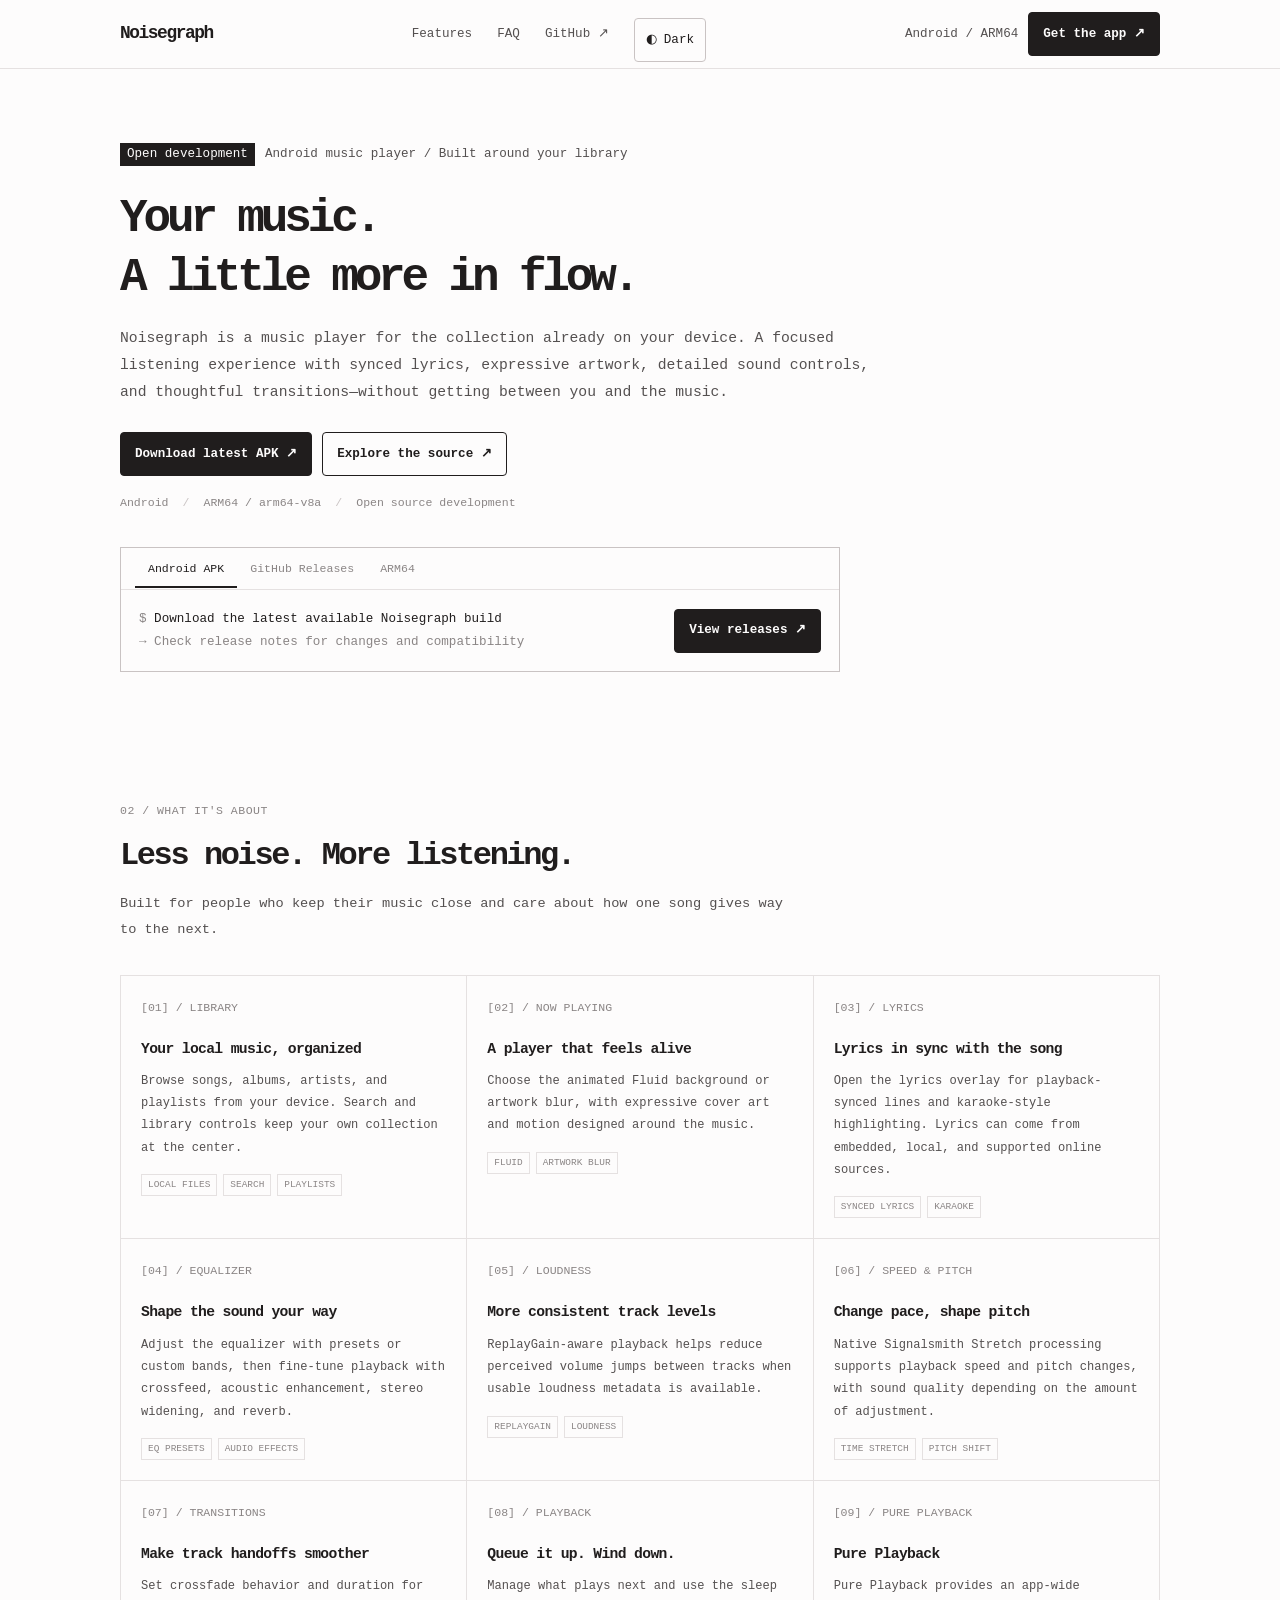
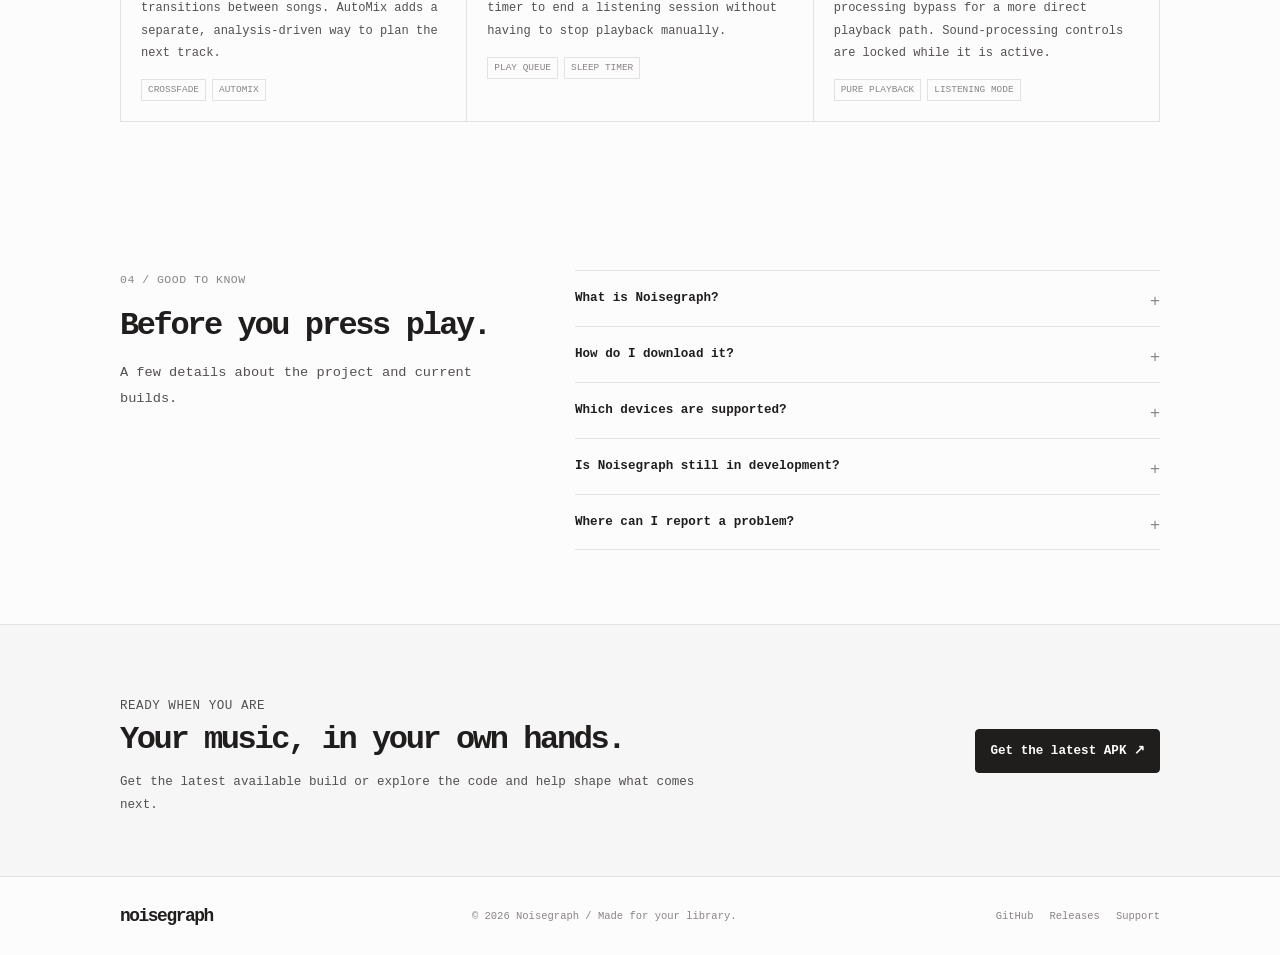
==== index.html @ 4c36e706 "Improve responsive landing page UX" ====
<!doctype html>
<html lang="en">
  <head>
    <meta charset="utf-8">
    <meta name="viewport" content="width=device-width, initial-scale=1">
    <meta name="theme-color" content="#fdfcfc">
    <meta name="description" content="Noisegraph is an Android music player built around your local library, an immersive Now Playing experience, and thoughtful transitions.">
    <meta property="og:title" content="Noisegraph — A music player for your library">
    <meta property="og:description" content="Your music, your library, a better flow.">
    <title>Noisegraph — A music player for your library
    </title>

<style>
/* 1. Theme tokens and global defaults */
:root {
  color-scheme: light;
  --paper: #fdfcfc;
  --soft: #f7f6f6;
  --card: #f1eeee;
  --ink: #201d1d;
  --strong: #090909;
  --body: #545050;
  --muted: #8a8585;
  --line: #e5e1e1;
  --line-strong: #c9c3c3;
  --accent: #007aff;
  --terminal: #0c0c0e;
  --terminal-panel: #161618;
  --max: 1040px;
  --mono: ui-monospace,"SFMono-Regular",Menlo,Monaco,Consolas,"Liberation Mono",monospace;
  --font-scale: 1.05
}
*,*::before,*::after {
  box-sizing: border-box
}
html {
  scroll-behavior: smooth;
  scroll-padding-top: 80px
}
body {
  margin: 0;
  min-width: 320px;
  background: var(--paper);
  color: var(--ink);
  font: 15.75px/1.65 var(--mono);
  -webkit-font-smoothing: antialiased;
  text-rendering: optimizeLegibility
}
a {
  color: inherit;
  text-decoration: none
}
button {
  font: inherit
}
a,button {
  -webkit-tap-highlight-color: transparent
}
a:focus-visible,button:focus-visible,summary:focus-visible {
  outline: 2px solid var(--accent);
  outline-offset: 4px
}
::selection {
  background: #d9eaff;
  color: #111
}
.wrap {
  width: min(var(--max),calc(100% - 48px));
  margin-inline: auto
}
/* 2. Header and navigation */
.topbar {
  position: sticky;
  top: 0;
  z-index: 20;
  background: rgba(253,252,252,.96);
  border-bottom: 1px solid var(--line)
}
.nav {
  display: flex;
  min-height: 68px;
  align-items: center;
  justify-content: space-between;
  gap: 24px
}
.brand {
  display: inline-flex;
  align-items: center;
  gap: 10px;
  flex-shrink: 0;
  font-size: 17.85px;
  font-weight: 800;
  letter-spacing: -.08em
}
.brand-mark {
  display: grid;
  width: 25px;
  height: 25px;
  place-items: center;
  border: 1px solid var(--ink);
  font-size: 14.7px;
  line-height: 1;
  letter-spacing: -.1em
}
.nav-links {
  display: flex;
  align-items: center;
  gap: 25px
}
.nav-links a,.nav-meta {
  color: var(--body);
  font-size: 12.6px
}
.nav-links a:hover,.footer-links a:hover {
  text-decoration: underline;
  text-underline-offset: 4px
}
.nav-right {
  display: flex;
  align-items: center;
  gap: 10px
}
.button {
  display: inline-flex;
  min-height: 44px;
  align-items: center;
  justify-content: center;
  gap: 9px;
  padding: 6px 14px;
  border: 1px solid var(--ink);
  border-radius: 4px;
  background: var(--paper);
  color: var(--ink);
  cursor: pointer;
  font-size: 12.6px;
  font-weight: 600;
  transition: background .15s,color .15s
}
.button:hover {
  background: var(--card)
}
.button-primary {
  background: var(--ink);
  color: var(--paper)
}
.button-primary:hover {
  background: #3b3636
}
.mobile-toggle {
  display: none;
  width: 44px;
  height: 44px;
  align-items: center;
  justify-content: center;
  border: 1px solid var(--line-strong);
  border-radius: 4px;
  background: transparent;
  color: var(--ink);
  cursor: pointer
}
/* 3. Hero and download panel */
.hero {
  padding: 72px 0 55px
}
.announcement {
  display: inline-flex;
  align-items: center;
  gap: 10px;
  margin-bottom: 24px;
  color: var(--body);
  font-size: 12.6px
}
.announcement-label {
  padding: 1px 7px;
  background: var(--ink);
  color: var(--paper)
}
h1,h2,h3,p {
  overflow-wrap: anywhere
}
h1 {
  max-width: 900px;
  margin: 0;
  font-size: clamp(32px,5vw,46px);
  font-weight: 750;
  letter-spacing: -.09em;
  line-height: 1.28
}
.hero-copy {
  max-width: 750px;
  margin: 17px 0 0;
  color: var(--body);
  font-size: 14.7px;
  line-height: 1.85
}
.hero-actions {
  display: flex;
  flex-wrap: wrap;
  gap: 10px;
  margin-top: 26px
}
.hero-note {
  display: flex;
  flex-wrap: wrap;
  gap: 8px 14px;
  margin-top: 17px;
  color: var(--muted);
  font-size: 11.55px
}
.hero-note span+span:before {
  content: "/";
  margin-right: 14px;
  color: var(--line-strong)
}
.release-box {
  max-width: 720px;
  margin-top: 35px;
  border: 1px solid var(--line-strong);
  background: var(--paper)
}
.release-tabs {
  display: flex;
  align-items: center;
  gap: 0;
  min-height: 42px;
  padding: 0 14px;
  border-bottom: 1px solid var(--line)
}
.release-tab {
  padding: 10px 13px 8px;
  border: 0;
  border-bottom: 2px solid transparent;
  background: transparent;
  color: var(--muted);
  font-size: 11.55px
}
.release-tab.active {
  border-bottom-color: var(--ink);
  color: var(--ink)
}
.release-content {
  display: flex;
  align-items: center;
  justify-content: space-between;
  gap: 20px;
  padding: 18px
}
.release-content code {
  font-size: 12.6px;
  line-height: 1.8;
  overflow-wrap: anywhere
}
.release-content code span {
  color: var(--muted)
}
.release-content .button {
  flex-shrink: 0
}
/* 4. Shared sections */
.section {
  padding: 74px 0
}
.section-kicker {
  margin: 0 0 14px;
  color: var(--muted);
  font-size: 11.55px;
  letter-spacing: .04em;
  text-transform: uppercase
}
h2 {
  margin: 0;
  font-size: clamp(24px,3vw,32px);
  font-weight: 750;
  letter-spacing: -.075em;
  line-height: 1.35
}
.section-intro {
  max-width: 680px;
  margin: 13px 0 0;
  color: var(--body);
  font-size: 13.65px;
  line-height: 1.9
}
/* 5. Feature grid */
.feature-grid {
  display: grid;
  grid-template-columns: repeat(3, minmax(0, 1fr));
  gap: 1px;
  margin-top: 32px;
  border: 1px solid var(--line);
  background: var(--line);
}
.feature-card {
  min-width: 0;
  padding: 22px 20px 20px;
  background: var(--paper);
}
.feature-index {
  display: block;
  margin-bottom: 21px;
  color: var(--muted);
  font-size: 11.55px;
}
.feature-card h3 {
  margin: 0;
  font-size: 14.7px;
  font-weight: 700;
  letter-spacing: -.045em;
  line-height: 1.5;
}
.feature-card p {
  margin: 10px 0 0;
  color: var(--body);
  font-size: 12.075px;
  line-height: 1.85;
}
.feature-tags {
  display: flex;
  flex-wrap: wrap;
  gap: 6px;
  margin-top: 15px;
}
.feature-tags span {
  padding: 2px 6px;
  border: 1px solid var(--line);
  color: var(--muted);
  font-size: 9.45px;
  line-height: 1.7;
}
/* 6. AutoMix */
.automix-panel {
  display: grid;
  grid-template-columns: minmax(0,1fr) minmax(230px,.7fr);
  gap: 40px;
  align-items: center;
  padding: 30px;
  border: 1px solid var(--line-strong);
  background: var(--soft)
}
.automix-panel p {
  max-width: 570px;
  margin: 14px 0 0;
  color: var(--body);
  font-size: 13.65px;
  line-height: 1.9
}
.transition-map {
  border: 1px solid var(--line);
  background: var(--paper)
}
.transition-row {
  display: grid;
  grid-template-columns: 32px minmax(0,1fr) auto;
  gap: 10px;
  align-items: center;
  padding: 13px;
  font-size: 11.55px
}
.transition-row+.transition-row {
  border-top: 1px solid var(--line)
}
.track-symbol {
  display: grid;
  width: 28px;
  height: 28px;
  place-items: center;
  border: 1px solid var(--line-strong);
  font-size: 12.6px
}
.track-name {
  min-width: 0;
  font-weight: 700
}
.track-meta {
  color: var(--muted);
  font-size: 10.5px
}
.transition-status {
  color: var(--body);
  font-size: 10.5px;
  white-space: nowrap
}
.transition-window {
  padding: 9px 13px;
  border-top: 1px dashed var(--line-strong);
  border-bottom: 1px dashed var(--line-strong);
  color: var(--muted);
  text-align: center;
  font-size: 10.5px
}
/* 7. FAQ */
.faq-grid {
  display: grid;
  grid-template-columns: .8fr 1.2fr;
  gap: 65px;
  align-items: start
}
.faq-list {
  border-top: 1px solid var(--line)
}
.faq-item {
  border-bottom: 1px solid var(--line)
}
.faq-item summary {
  padding: 17px 0;
  cursor: pointer;
  font-size: 12.6px;
  font-weight: 700;
  list-style: none
}
.faq-item summary::-webkit-details-marker {
  display: none
}
.faq-item summary:after {
  float: right;
  content: "+";
  margin-left: 15px;
  color: var(--muted);
  font-size: 16.8px;
  font-weight: 400
}
.faq-item[open] summary:after {
  content: "−"
}
.faq-item p {
  margin: -2px 0 18px;
  color: var(--body);
  font-size: 12.6px;
  line-height: 1.9
}
/* 8. Closing section and footer */
.closing {
  padding: 60px 0;
  border-top: 1px solid var(--line);
  background: var(--soft)
}
.closing-inner {
  display: flex;
  align-items: center;
  justify-content: space-between;
  gap: 28px
}
.closing p {
  max-width: 600px;
  margin: 10px 0 0;
  color: var(--body);
  font-size: 12.6px;
  line-height: 1.8
}
footer {
  border-top: 1px solid var(--line)
}
.footer-inner {
  display: flex;
  min-height: 78px;
  flex-wrap: wrap;
  align-items: center;
  justify-content: space-between;
  gap: 15px 24px
}
.footer-copy,.footer-links a {
  color: var(--muted);
  font-size: 10.5px
}
.footer-links {
  display: flex;
  flex-wrap: wrap;
  gap: 16px
}
/* 9. Mobile layout */
@media(max-width:820px) {
  .wrap {
    width: min(var(--max),calc(100% - 32px))
  }
  .nav {
    min-height: 62px;
    gap: 10px
  }
  .brand {
    font-size: 15.75px
  }
  .nav-links {
    display: none;
    position: absolute;
    top: 61px;
    left: 0;
    right: 0;
    padding: 14px 16px 18px;
    border-bottom: 1px solid var(--line);
    background: var(--paper)
  }
  .nav-links.is-open {
    display: grid;
    gap: 0
  }
  .nav-links a {
    padding: 12px 0;
    border-bottom: 1px solid var(--line)
  }
  .nav-links a:last-child {
    border-bottom: 0
  }
  .nav-right .nav-meta {
    display: none
  }
  .mobile-toggle {
    display: inline-flex
  }
  .hero {
    padding-top: 48px
  }
  .hero-actions .button {
    flex: 1 1 auto
  }
  .release-content {
    align-items: flex-start;
    flex-direction: column;
    gap: 14px
  }
  .release-content .button {
    width: 100%
  }
  .feature-card {
    padding: 18px 16px;
  }
  .feature-index {
    margin-bottom: 15px;
  }
  .feature-grid {
    grid-template-columns: 1fr;
  }
  .automix-panel,.faq-grid {
    grid-template-columns: 1fr;
    gap: 28px
  }
  .closing-inner {
    align-items: flex-start;
    flex-direction: column
  }
  .closing-inner .button {
    width: 100%
  }
  .footer-inner {
    padding: 19px 0
  }
}
/* 10. Accessibility preferences */
@media(prefers-reduced-motion:reduce) {
  html {
    scroll-behavior: auto
  }
  *,*::before,*::after {
    transition-duration: .01ms!important;
    animation-duration: .01ms!important;
    animation-iteration-count: 1!important
  }
}
/* 11. Dark theme overrides */
html[data-theme="dark"] {
  color-scheme: dark;
  --paper: #101012;
  --soft: #171719;
  --card: #222225;
  --ink: #f0eeee;
  --strong: #fff;
  --body: #c0bcbc;
  --muted: #928d8d;
  --line: #302e30;
  --line-strong: #4b4749
}
html[data-theme="dark"] .topbar {
  background: rgba(16,16,18,.96)
}
html[data-theme="dark"] .announcement-label,html[data-theme="dark"] .button-primary {
  background: #eee;
  color: #101012
}
html[data-theme="dark"] .button-primary:hover {
  background: #d4d0d0
}
html[data-theme="dark"] .nav-links {
  background: var(--paper)
}
.theme-toggle {
  display: inline-flex;
  align-items: center;
  justify-content: center;
  gap: 7px;
  min-height: 44px;
  padding: 6px 11px;
  border: 1px solid var(--line-strong);
  border-radius: 4px;
  background: transparent;
  color: var(--ink);
  cursor: pointer;
  font-size: 12.6px
}
.theme-toggle:hover {
  background: var(--soft)
}

/* Sidebar theme control */
.nav-links .theme-toggle {
  justify-self: start;
  margin-top: 12px;
}
@media (max-width: 820px) {
  .nav-links .theme-toggle {
    width: 100%;
    justify-content: flex-start;
    margin-top: 12px;
  }
}
</style>
  </head>
  <body>
    <header class="topbar">
      <nav class="nav wrap" aria-label="Main navigation">
<a class="brand" href="#home" aria-label="Noisegraph home"><span>Noisegraph</span></a>
        <div class="nav-links" id="nav-links"><a href="#features">Features</a><a href="#faq">FAQ</a><a href="https://github.com/wandavenus/Noisegraph" target="_blank" rel="noreferrer">GitHub ↗</a>
          <button class="theme-toggle" id="theme-toggle" type="button" aria-label="Switch to dark mode" title="Switch theme"><span id="theme-icon" aria-hidden="true">◐</span><span id="theme-label">Dark</span></button>
        </div>
        <div class="nav-right"><span class="nav-meta">Android / ARM64</span><a class="button button-primary" href="https://github.com/wandavenus/Noisegraph/releases/latest" target="_blank" rel="noreferrer">Get the app ↗</a><button class="mobile-toggle" id="mobile-toggle" type="button" aria-label="Open navigation" aria-controls="nav-links" aria-expanded="false"><span aria-hidden="true">☰</span></button>
        </div>
      </nav>
    </header>
    <main id="home">
      <section class="hero wrap">
        <div class="announcement"><span class="announcement-label">Open development</span><span>Android music player / Built around your library</span>
        </div>
        <h1>Your music.<br>A little more in flow.
        </h1>
        <p class="hero-copy">Noisegraph is a music player for the collection already on your device. A focused listening experience with synced lyrics, expressive artwork, detailed sound controls, and thoughtful transitions—without getting between you and the music.
        </p>
        <div class="hero-actions"><a class="button button-primary" href="https://github.com/wandavenus/Noisegraph/releases/latest" target="_blank" rel="noreferrer">Download latest APK ↗</a><a class="button" href="https://github.com/wandavenus/Noisegraph" target="_blank" rel="noreferrer">Explore the source ↗</a>
        </div>
        <div class="hero-note"><span>Android</span><span>ARM64 / arm64-v8a</span><span>Open source development</span>
        </div>
        <div class="release-box" aria-label="Latest APK download information">
          <div class="release-tabs" aria-hidden="true"><span class="release-tab active">Android APK</span><span class="release-tab">GitHub Releases</span><span class="release-tab">ARM64</span>
          </div>
          <div class="release-content"><code><span>$</span> Download the latest available Noisegraph build<br><span>→ Check release notes for changes and compatibility</span></code><a class="button button-primary" href="https://github.com/wandavenus/Noisegraph/releases/latest" target="_blank" rel="noreferrer">View releases ↗</a>
          </div>
        </div>
      </section>
      <section class="section wrap" id="features">
        <p class="section-kicker">02 / What it's about
        </p>
        <h2>Less noise. More listening.
        </h2>
        <p class="section-intro">Built for people who keep their music close and care about how one song gives way to the next.
        </p>
        <div class="feature-grid">
          <article class="feature-card">
            <span class="feature-index">[01] / LIBRARY</span>
            <h3>Your local music, organized</h3>
            <p>Browse songs, albums, artists, and playlists from your device. Search and library controls keep your own collection at the center.</p>
            <div class="feature-tags"><span>LOCAL FILES</span><span>SEARCH</span><span>PLAYLISTS</span></div>
          </article>
          <article class="feature-card">
            <span class="feature-index">[02] / NOW PLAYING</span>
            <h3>A player that feels alive</h3>
            <p>Choose the animated Fluid background or artwork blur, with expressive cover art and motion designed around the music.</p>
            <div class="feature-tags"><span>FLUID</span><span>ARTWORK BLUR</span></div>
          </article>
          <article class="feature-card">
            <span class="feature-index">[03] / LYRICS</span>
            <h3>Lyrics in sync with the song</h3>
            <p>Open the lyrics overlay for playback-synced lines and karaoke-style highlighting. Lyrics can come from embedded, local, and supported online sources.</p>
            <div class="feature-tags"><span>SYNCED LYRICS</span><span>KARAOKE</span></div>
          </article>
          <article class="feature-card">
            <span class="feature-index">[04] / EQUALIZER</span>
            <h3>Shape the sound your way</h3>
            <p>Adjust the equalizer with presets or custom bands, then fine-tune playback with crossfeed, acoustic enhancement, stereo widening, and reverb.</p>
            <div class="feature-tags"><span>EQ PRESETS</span><span>AUDIO EFFECTS</span></div>
          </article>
          <article class="feature-card">
            <span class="feature-index">[05] / LOUDNESS</span>
            <h3>More consistent track levels</h3>
            <p>ReplayGain-aware playback helps reduce perceived volume jumps between tracks when usable loudness metadata is available.</p>
            <div class="feature-tags"><span>REPLAYGAIN</span><span>LOUDNESS</span></div>
          </article>
          <article class="feature-card">
            <span class="feature-index">[06] / SPEED & PITCH</span>
            <h3>Change pace, shape pitch</h3>
            <p>Native Signalsmith Stretch processing supports playback speed and pitch changes, with sound quality depending on the amount of adjustment.</p>
            <div class="feature-tags"><span>TIME STRETCH</span><span>PITCH SHIFT</span></div>
          </article>
          <article class="feature-card">
            <span class="feature-index">[07] / TRANSITIONS</span>
            <h3>Make track handoffs smoother</h3>
            <p>Set crossfade behavior and duration for transitions between songs. AutoMix adds a separate, analysis-driven way to plan the next track.</p>
            <div class="feature-tags"><span>CROSSFADE</span><span>AUTOMIX</span></div>
          </article>
          <article class="feature-card">
            <span class="feature-index">[08] / PLAYBACK</span>
            <h3>Queue it up. Wind down.</h3>
            <p>Manage what plays next and use the sleep timer to end a listening session without having to stop playback manually.</p>
            <div class="feature-tags"><span>PLAY QUEUE</span><span>SLEEP TIMER</span></div>
          </article>
          <article class="feature-card">
            <span class="feature-index">[09] / PURE PLAYBACK</span>
            <h3>Pure Playback</h3>
            <p>Pure Playback provides an app-wide processing bypass for a more direct playback path. Sound-processing controls are locked while it is active.</p>
            <div class="feature-tags"><span>PURE PLAYBACK</span><span>LISTENING MODE</span></div>
          </article>
        </div>
      </section>
      <section class="section wrap" id="faq">
        <div class="faq-grid">
          <div>
            <p class="section-kicker">04 / Good to know
            </p>
            <h2>Before you press play.
            </h2>
            <p class="section-intro">A few details about the project and current builds.
            </p>
          </div>
          <div class="faq-list">
            <details class="faq-item">
              <summary>What is Noisegraph?
              </summary>
              <p>Noisegraph is an Android music player project focused on local playback, a modern Now Playing experience, and playback transitions.
              </p>
            </details>
            <details class="faq-item">
              <summary>How do I download it?
              </summary>
              <p>Open the latest GitHub Release, download the APK asset, and install it on your Android device. Read the release notes before installing.
              </p>
            </details>
            <details class="faq-item">
              <summary>Which devices are supported?
              </summary>
              <p>The published build targets Android on ARM64 (arm64-v8a). Compatibility can vary by release, so check the notes for the build you download.
              </p>
            </details>
            <details class="faq-item">
              <summary>Is Noisegraph still in development?
              </summary>
              <p>Yes. Features may change between builds. Follow the repository for updates and use GitHub Issues to report bugs or suggest improvements.
              </p>
            </details>
            <details class="faq-item">
              <summary>Where can I report a problem?
              </summary>
              <p>Open a GitHub Issue with reproduction steps, your Android version, device model, and relevant logs or screenshots.
              </p>
            </details>
          </div>
        </div>
      </section>
      <section class="closing">
        <div class="closing-inner wrap">
          <div>
            <p class="section-kicker">Ready when you are
            </p>
            <h2>Your music, in your own hands.
            </h2>
            <p>Get the latest available build or explore the code and help shape what comes next.
            </p>
          </div>
<a class="button button-primary" href="https://github.com/wandavenus/Noisegraph/releases/latest" target="_blank" rel="noreferrer">Get the latest APK ↗</a>
        </div>
      </section>
    </main>
    <footer>
      <div class="footer-inner wrap"><a class="brand" href="#home"><span>noisegraph</span></a><span class="footer-copy">© <span id="year">2026</span> Noisegraph / Made for your library.</span>
        <div class="footer-links"><a href="https://github.com/wandavenus/Noisegraph" target="_blank" rel="noreferrer">GitHub</a><a href="https://github.com/wandavenus/Noisegraph/releases" target="_blank" rel="noreferrer">Releases</a><a href="https://github.com/wandavenus/Noisegraph/issues" target="_blank" rel="noreferrer">Support</a>
        </div>
      </div>
    </footer>

<script>
(function () {
  const root = document.documentElement;
  const themeToggle = document.getElementById("theme-toggle");
  const themeIcon = document.getElementById("theme-icon");
  const themeLabel = document.getElementById("theme-label");

  function setTheme(theme) {
    root.dataset.theme = theme;
    const isDark = theme === "dark";

    if (themeIcon) themeIcon.textContent = isDark ? "☼" : "◐";
    if (themeLabel) themeLabel.textContent = isDark ? "Light" : "Dark";

    if (themeToggle) {
      themeToggle.setAttribute(
        "aria-label",
        isDark ? "Switch to light mode" : "Switch to dark mode"
      );
    }
  }

  if (themeToggle) {
    let initialTheme = "light";

    try {
      initialTheme = localStorage.getItem("noisegraph-theme") || "light";
    } catch (error) {
      // Theme switching still works when storage is unavailable.
    }

    setTheme(initialTheme);
    themeToggle.addEventListener("click", function () {
      const nextTheme = root.dataset.theme === "dark" ? "light" : "dark";
      setTheme(nextTheme);

      try {
        localStorage.setItem("noisegraph-theme", nextTheme);
      } catch (error) {
        // Keep the current theme for this page view.
      }
    });
  }

  const menuToggle = document.getElementById("mobile-toggle");
  const navLinks = document.getElementById("nav-links");

  if (menuToggle && navLinks) {
    menuToggle.addEventListener("click", function () {
      const isOpen = navLinks.classList.toggle("is-open");
      menuToggle.setAttribute("aria-expanded", String(isOpen));
      menuToggle.setAttribute(
        "aria-label",
        isOpen ? "Close navigation" : "Open navigation"
      );
      menuToggle.querySelector("span").textContent = isOpen ? "×" : "☰";
    });

    navLinks.querySelectorAll("a").forEach(function (link) {
      link.addEventListener("click", function () {
        navLinks.classList.remove("is-open");
        menuToggle.setAttribute("aria-expanded", "false");
        menuToggle.setAttribute("aria-label", "Open navigation");
        menuToggle.querySelector("span").textContent = "☰";
      });
    });
  }

  const year = document.getElementById("year");
  if (year) year.textContent = String(new Date().getFullYear());
})();
</script>
  </body>
</html>
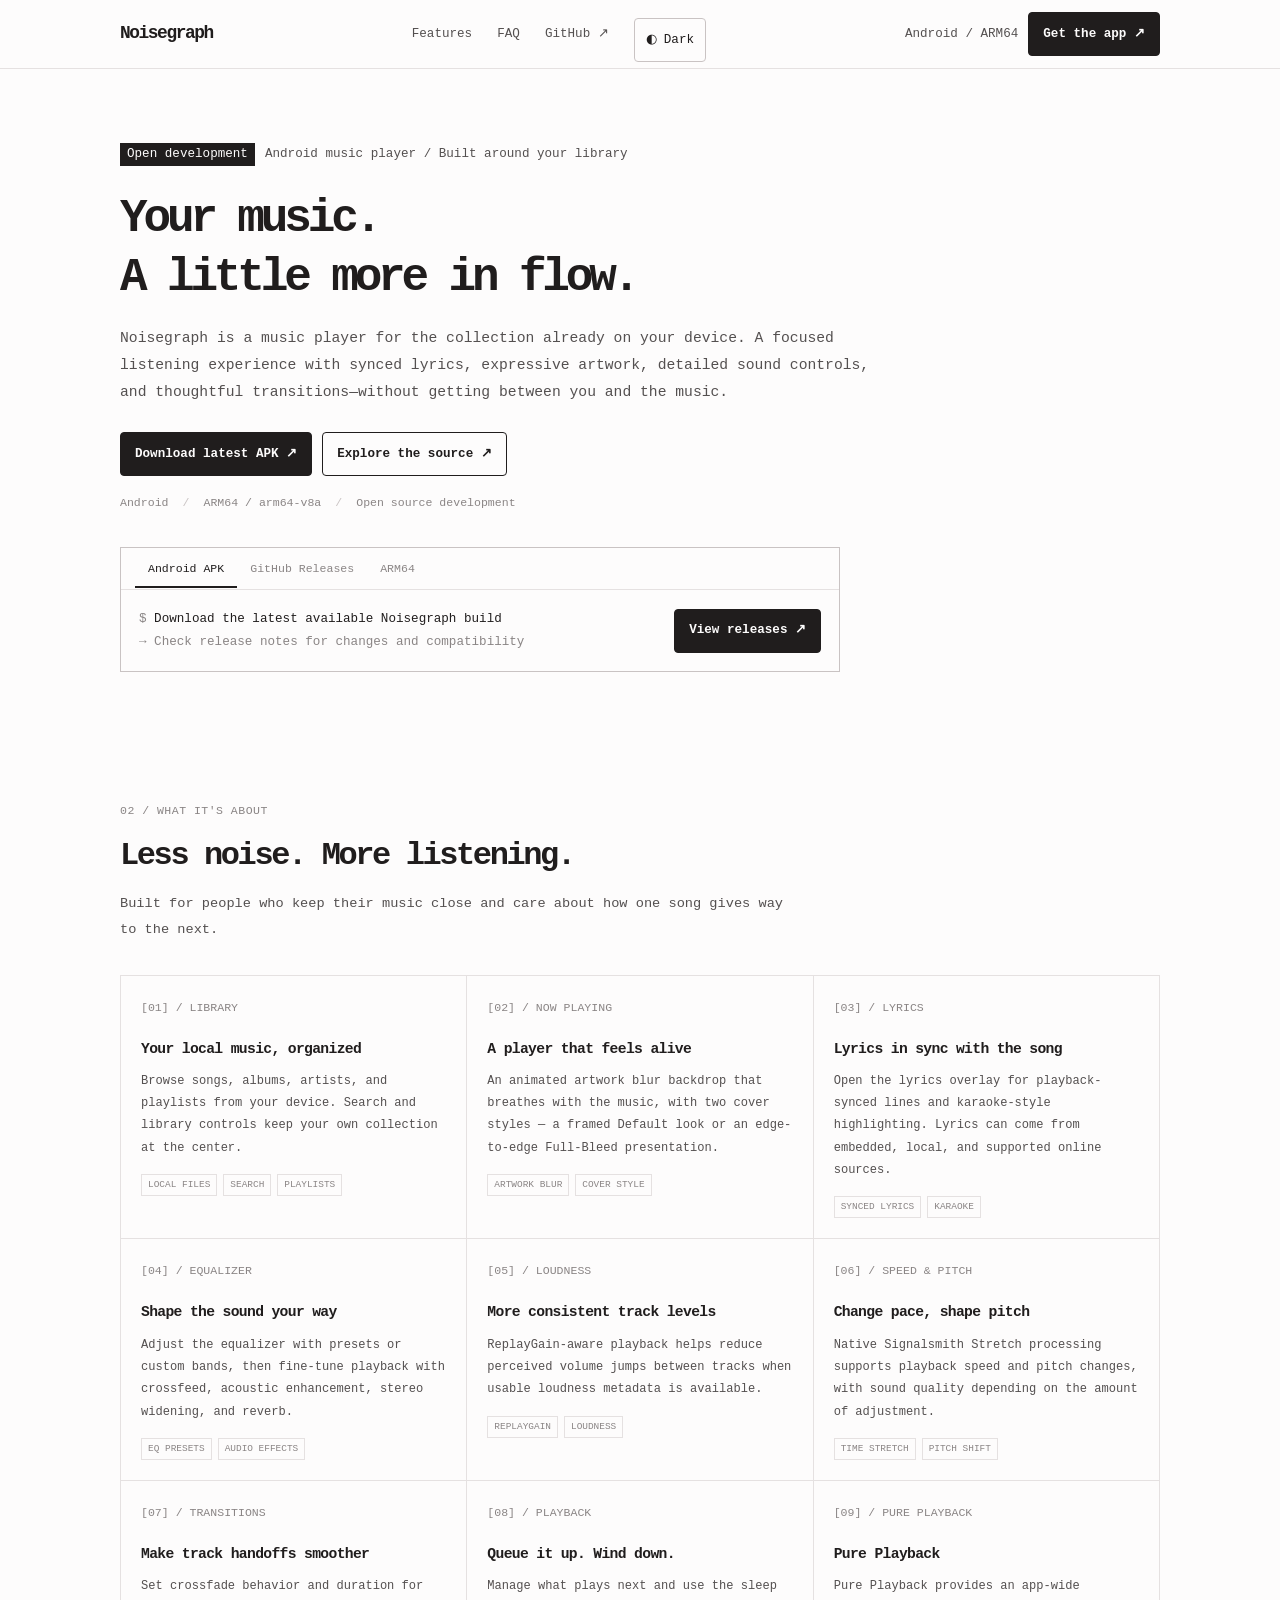
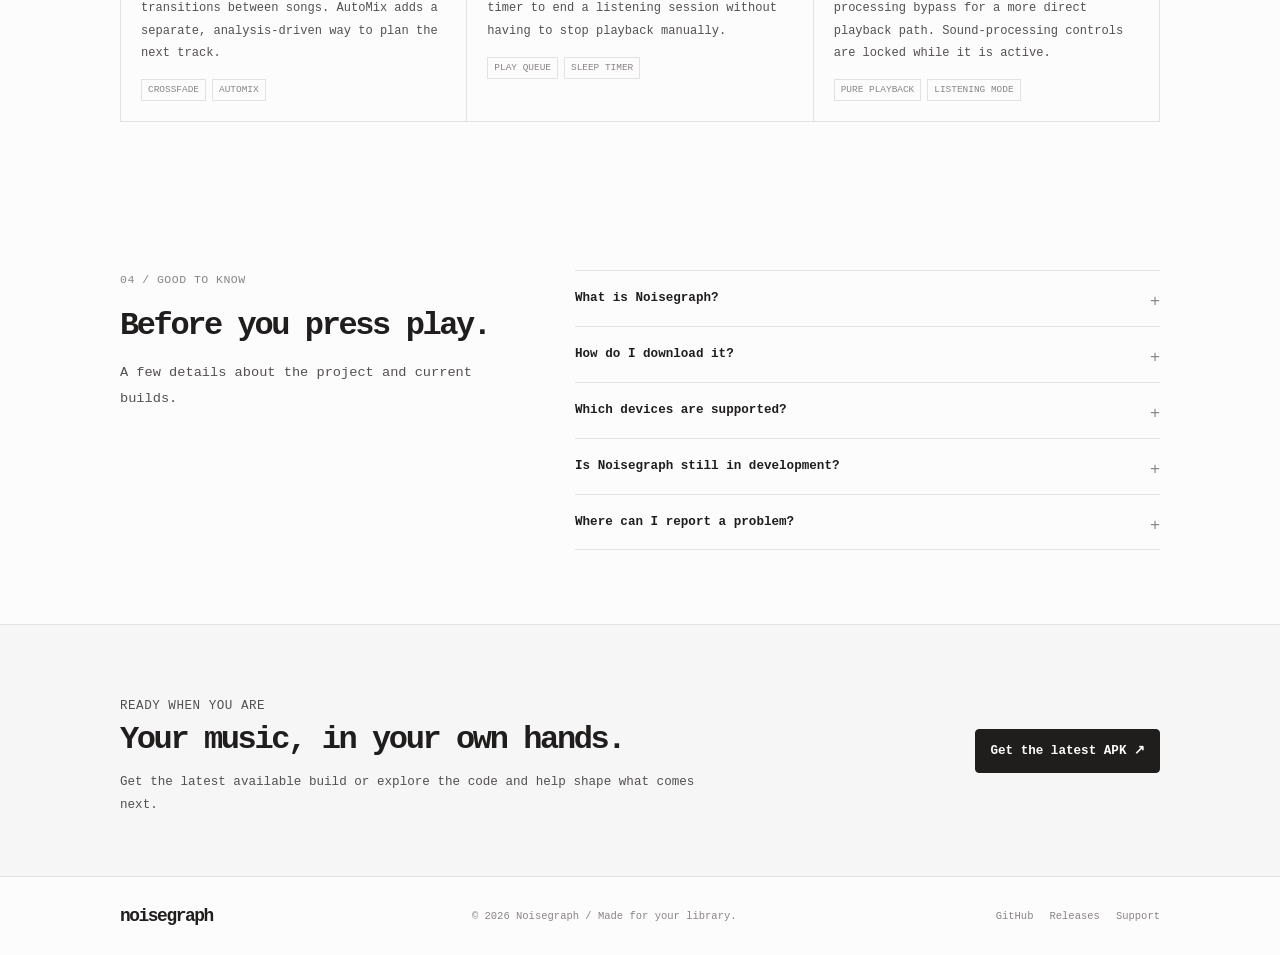
==== commit 692503ca: "Fix stale Fluid copy, theme-color follows theme, OS-aware initial theme, favicon + OG image" ====
--- a/index.html
+++ b/index.html
@@ -4,9 +4,22 @@
     <meta charset="utf-8">
     <meta name="viewport" content="width=device-width, initial-scale=1">
     <meta name="theme-color" content="#fdfcfc">
+    <script>
+      (function () {
+        var theme = "light";
+        try {
+          theme = localStorage.getItem("noisegraph-theme") ||
+            (window.matchMedia("(prefers-color-scheme: dark)").matches ? "dark" : "light");
+        } catch (error) {}
+        document.documentElement.dataset.theme = theme;
+      })();
+    </script>
+    <link rel="icon" href="data:image/svg+xml,%3Csvg xmlns='http://www.w3.org/2000/svg' viewBox='0 0 64 64'%3E%3Crect width='64' height='64' rx='14' fill='%230c0c0e'/%3E%3Ctext x='32' y='45' font-family='monospace' font-size='36' font-weight='bold' fill='%23fdfcfc' text-anchor='middle'%3EN%3C/text%3E%3C/svg%3E">
     <meta name="description" content="Noisegraph is an Android music player built around your local library, an immersive Now Playing experience, and thoughtful transitions.">
     <meta property="og:title" content="Noisegraph — A music player for your library">
     <meta property="og:description" content="Your music, your library, a better flow.">
+    <meta property="og:image" content="https://wandavenus.github.io/Noisegraph/og-image.png">
+    <meta name="twitter:card" content="summary_large_image">
     <title>Noisegraph — A music player for your library
     </title>
 
@@ -660,8 +673,8 @@
           <article class="feature-card">
             <span class="feature-index">[02] / NOW PLAYING</span>
             <h3>A player that feels alive</h3>
-            <p>Choose the animated Fluid background or artwork blur, with expressive cover art and motion designed around the music.</p>
-            <div class="feature-tags"><span>FLUID</span><span>ARTWORK BLUR</span></div>
+            <p>An animated artwork blur backdrop that breathes with the music, with two cover styles — a framed Default look or an edge-to-edge Full-Bleed presentation.</p>
+            <div class="feature-tags"><span>ARTWORK BLUR</span><span>COVER STYLE</span></div>
           </article>
           <article class="feature-card">
             <span class="feature-index">[03] / LYRICS</span>
@@ -783,6 +796,11 @@
     root.dataset.theme = theme;
     const isDark = theme === "dark";
 
+    const themeColor = document.querySelector('meta[name="theme-color"]');
+    if (themeColor) {
+      themeColor.setAttribute("content", isDark ? "#101012" : "#fdfcfc");
+    }
+
     if (themeIcon) themeIcon.textContent = isDark ? "☼" : "◐";
     if (themeLabel) themeLabel.textContent = isDark ? "Light" : "Dark";
 
@@ -798,7 +816,7 @@
     let initialTheme = "light";
 
     try {
-      initialTheme = localStorage.getItem("noisegraph-theme") || "light";
+      initialTheme = localStorage.getItem("noisegraph-theme") || root.dataset.theme || "light";
     } catch (error) {
       // Theme switching still works when storage is unavailable.
     }
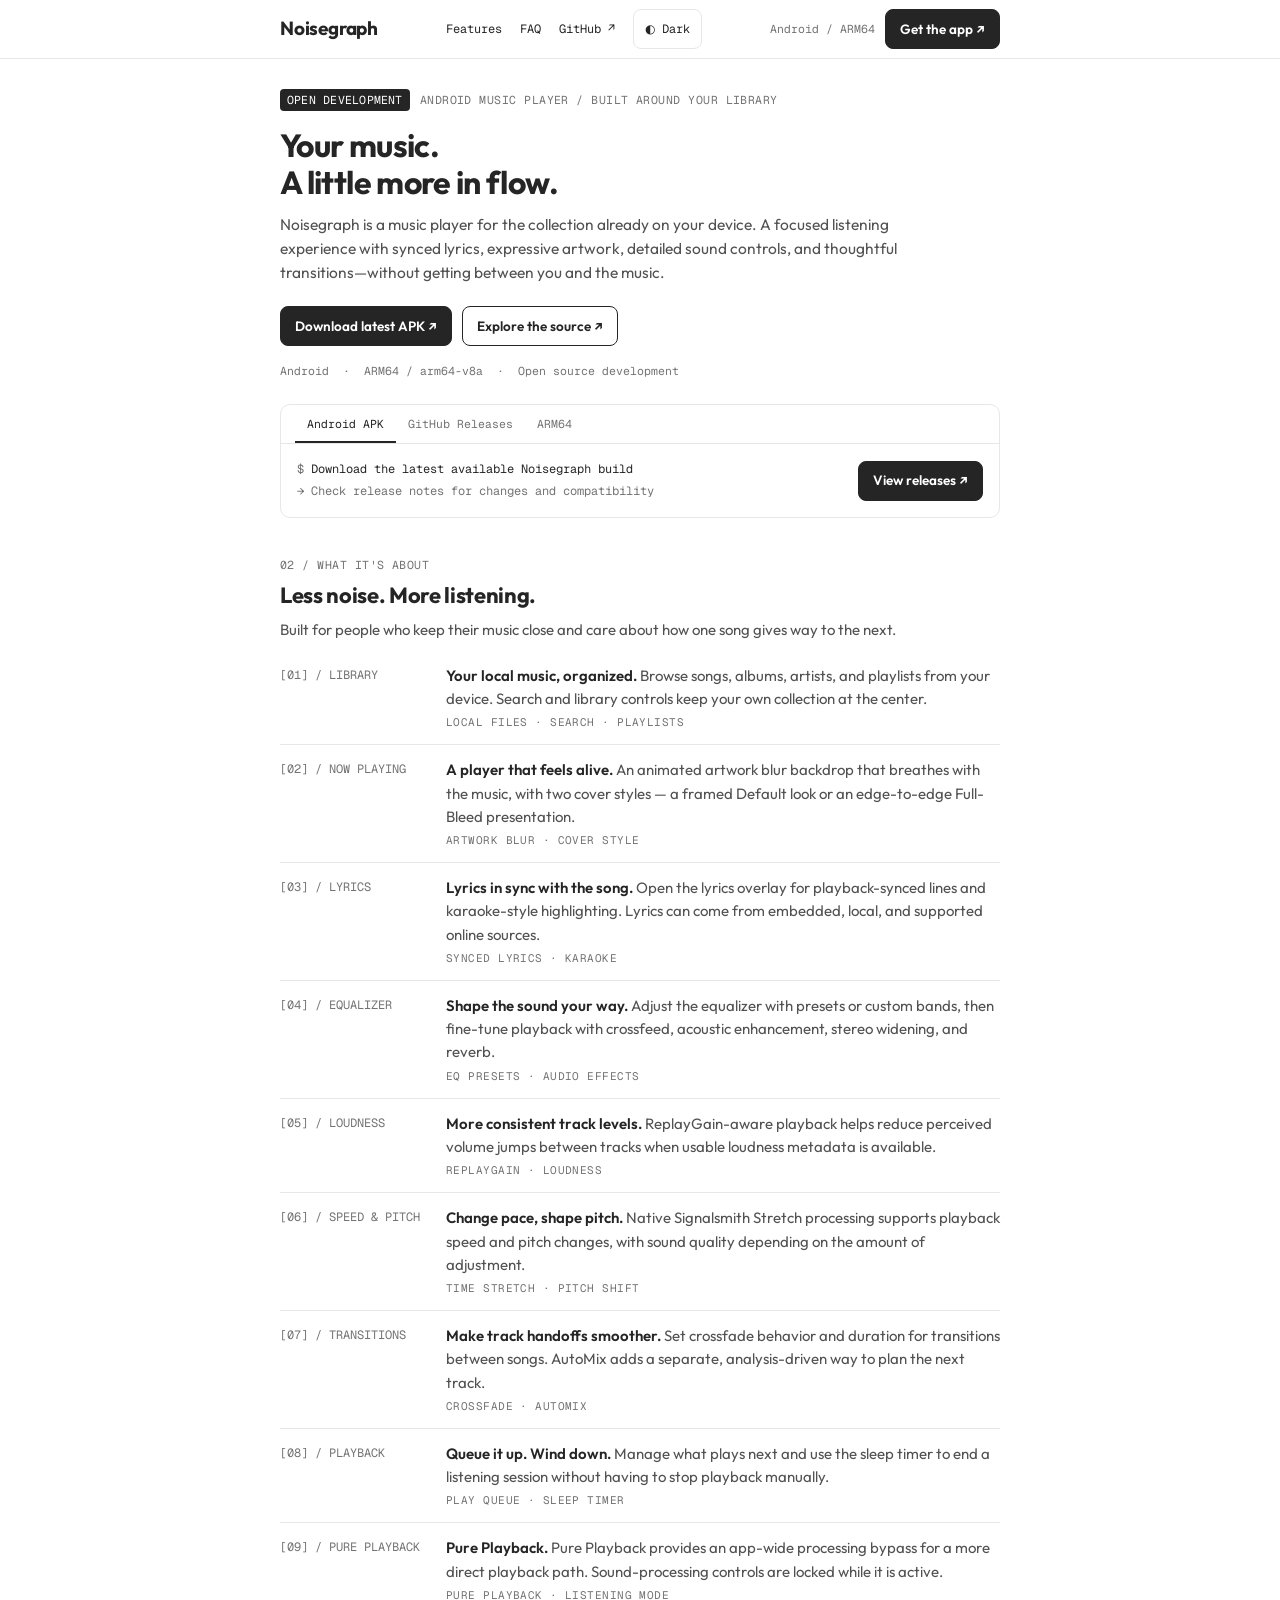
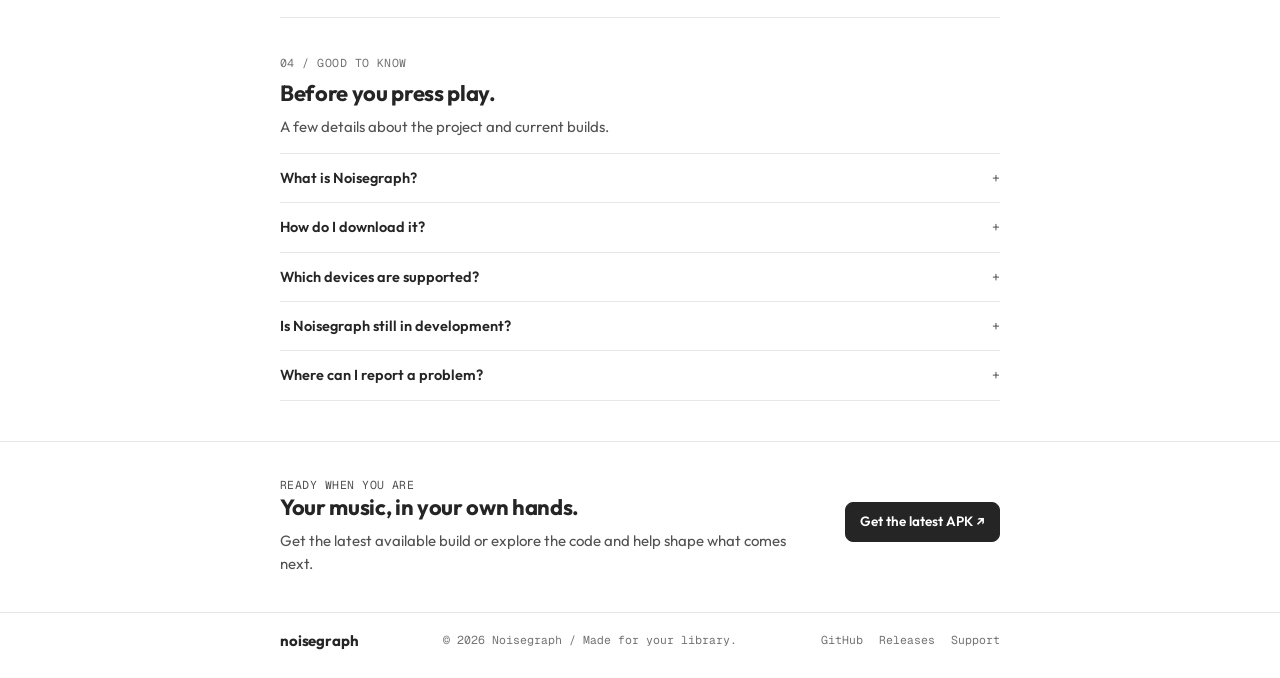
==== commit f49febef: "Redesign landing page in MuseDirectory style Neutral grayscale skin, Outfit + Geist Mono, single-col" ====
--- a/index.html
+++ b/index.html
@@ -3,7 +3,7 @@
   <head>
     <meta charset="utf-8">
     <meta name="viewport" content="width=device-width, initial-scale=1">
-    <meta name="theme-color" content="#fdfcfc">
+    <meta name="theme-color" content="#ffffff">
     <script>
       (function () {
         var theme = "light";
@@ -20,616 +20,164 @@
     <meta property="og:description" content="Your music, your library, a better flow.">
     <meta property="og:image" content="https://wandavenus.github.io/Noisegraph/og-image.png">
     <meta name="twitter:card" content="summary_large_image">
-    <title>Noisegraph — A music player for your library
-    </title>
-
+    <title>Noisegraph — A music player for your library</title>
+    <link rel="preconnect" href="https://fonts.googleapis.com">
+    <link rel="preconnect" href="https://fonts.gstatic.com" crossorigin>
+    <link href="https://fonts.googleapis.com/css2?family=Outfit:wght@400;500;600;700&family=Geist+Mono:wght@400;500&display=swap" rel="stylesheet">
 <style>
-/* 1. Theme tokens and global defaults */
+/* MuseDirectory-style skin: neutral grays, Outfit + Geist Mono, single column */
 :root {
   color-scheme: light;
-  --paper: #fdfcfc;
-  --soft: #f7f6f6;
-  --card: #f1eeee;
-  --ink: #201d1d;
-  --strong: #090909;
-  --body: #545050;
-  --muted: #8a8585;
-  --line: #e5e1e1;
-  --line-strong: #c9c3c3;
-  --accent: #007aff;
-  --terminal: #0c0c0e;
-  --terminal-panel: #161618;
-  --max: 1040px;
-  --mono: ui-monospace,"SFMono-Regular",Menlo,Monaco,Consolas,"Liberation Mono",monospace;
-  --font-scale: 1.05
-}
-*,*::before,*::after {
-  box-sizing: border-box
-}
-html {
-  scroll-behavior: smooth;
-  scroll-padding-top: 80px
-}
+  --bg: #ffffff;
+  --ink: #252525;
+  --body: #525252;
+  --muted: #737373;
+  --line: #e7e7e7;
+  --card: #ffffff;
+  --btn-bg: #252525;
+  --btn-ink: #ffffff;
+  --max: 720px;
+  --sans: "Outfit", system-ui, sans-serif;
+  --mono: "Geist Mono", ui-monospace, monospace;
+}
+*,*::before,*::after { box-sizing: border-box }
+html { scroll-behavior: smooth; scroll-padding-top: 24px }
 body {
-  margin: 0;
-  min-width: 320px;
-  background: var(--paper);
-  color: var(--ink);
-  font: 15.75px/1.65 var(--mono);
-  -webkit-font-smoothing: antialiased;
-  text-rendering: optimizeLegibility
-}
-a {
-  color: inherit;
-  text-decoration: none
-}
-button {
-  font: inherit
-}
-a,button {
-  -webkit-tap-highlight-color: transparent
-}
-a:focus-visible,button:focus-visible,summary:focus-visible {
-  outline: 2px solid var(--accent);
-  outline-offset: 4px
-}
-::selection {
-  background: #d9eaff;
-  color: #111
-}
-.wrap {
-  width: min(var(--max),calc(100% - 48px));
-  margin-inline: auto
-}
-/* 2. Header and navigation */
-.topbar {
-  position: sticky;
-  top: 0;
-  z-index: 20;
-  background: rgba(253,252,252,.96);
-  border-bottom: 1px solid var(--line)
-}
-.nav {
-  display: flex;
-  min-height: 68px;
-  align-items: center;
-  justify-content: space-between;
-  gap: 24px
-}
-.brand {
-  display: inline-flex;
-  align-items: center;
-  gap: 10px;
-  flex-shrink: 0;
-  font-size: 17.85px;
-  font-weight: 800;
-  letter-spacing: -.08em
-}
-.brand-mark {
-  display: grid;
-  width: 25px;
-  height: 25px;
-  place-items: center;
-  border: 1px solid var(--ink);
-  font-size: 14.7px;
-  line-height: 1;
-  letter-spacing: -.1em
-}
-.nav-links {
-  display: flex;
-  align-items: center;
-  gap: 25px
-}
-.nav-links a,.nav-meta {
-  color: var(--body);
-  font-size: 12.6px
-}
-.nav-links a:hover,.footer-links a:hover {
-  text-decoration: underline;
-  text-underline-offset: 4px
-}
-.nav-right {
-  display: flex;
-  align-items: center;
-  gap: 10px
-}
+  margin: 0; min-width: 320px;
+  background: var(--bg); color: var(--ink);
+  font: 15px/1.55 var(--sans);
+  -webkit-font-smoothing: antialiased; text-rendering: optimizeLegibility;
+}
+a { color: inherit; text-decoration: none }
+button { font: inherit }
+a,button { -webkit-tap-highlight-color: transparent }
+a:focus-visible,button:focus-visible,summary:focus-visible { outline: 2px solid var(--ink); outline-offset: 3px }
+::selection { background: #e7e7e7; color: #111 }
+.wrap { width: min(var(--max), calc(100% - 40px)); margin-inline: auto }
+/* Header */
+.topbar { position: sticky; top: 0; z-index: 20; background: var(--bg); border-bottom: 1px solid var(--line) }
+.nav { display: flex; align-items: center; justify-content: space-between; gap: 16px; min-height: 58px }
+.brand { font-size: 19px; font-weight: 700; letter-spacing: -.01em; flex-shrink: 0 }
+.nav-links { display: flex; align-items: center; gap: 18px; font-family: var(--mono); font-size: 12px }
+.nav-links a { color: var(--ink) }
+.nav-links a:hover { text-decoration: underline; text-underline-offset: 4px }
+.nav-right { display: flex; align-items: center; gap: 10px }
+.nav-meta { font-family: var(--mono); font-size: 11.5px; color: var(--muted) }
 .button {
-  display: inline-flex;
-  min-height: 44px;
-  align-items: center;
-  justify-content: center;
-  gap: 9px;
-  padding: 6px 14px;
-  border: 1px solid var(--ink);
-  border-radius: 4px;
-  background: var(--paper);
-  color: var(--ink);
-  cursor: pointer;
-  font-size: 12.6px;
-  font-weight: 600;
-  transition: background .15s,color .15s
-}
-.button:hover {
-  background: var(--card)
-}
-.button-primary {
-  background: var(--ink);
-  color: var(--paper)
-}
-.button-primary:hover {
-  background: #3b3636
-}
+  display: inline-flex; min-height: 40px; align-items: center; justify-content: center; gap: 8px;
+  padding: 8px 14px; border: 1px solid var(--ink); border-radius: 8px;
+  background: var(--bg); color: var(--ink); cursor: pointer; font-size: 13.5px; font-weight: 600;
+}
+.button:hover { background: var(--line) }
+.button-primary { background: var(--btn-bg); color: var(--btn-ink); border-color: var(--btn-bg) }
+.button-primary:hover { background: var(--ink); opacity: .88 }
+.theme-toggle {
+  display: inline-flex; align-items: center; justify-content: center; gap: 7px;
+  min-height: 40px; padding: 6px 11px; border: 1px solid var(--line); border-radius: 8px;
+  background: transparent; color: var(--ink); cursor: pointer; font-family: var(--mono); font-size: 12px;
+}
+.theme-toggle:hover { background: var(--line) }
 .mobile-toggle {
-  display: none;
-  width: 44px;
-  height: 44px;
-  align-items: center;
-  justify-content: center;
-  border: 1px solid var(--line-strong);
-  border-radius: 4px;
-  background: transparent;
-  color: var(--ink);
-  cursor: pointer
-}
-/* 3. Hero and download panel */
-.hero {
-  padding: 72px 0 55px
-}
-.announcement {
-  display: inline-flex;
-  align-items: center;
-  gap: 10px;
-  margin-bottom: 24px;
-  color: var(--body);
-  font-size: 12.6px
-}
-.announcement-label {
-  padding: 1px 7px;
-  background: var(--ink);
-  color: var(--paper)
-}
-h1,h2,h3,p {
-  overflow-wrap: anywhere
-}
-h1 {
-  max-width: 900px;
-  margin: 0;
-  font-size: clamp(32px,5vw,46px);
-  font-weight: 750;
-  letter-spacing: -.09em;
-  line-height: 1.28
-}
-.hero-copy {
-  max-width: 750px;
-  margin: 17px 0 0;
-  color: var(--body);
-  font-size: 14.7px;
-  line-height: 1.85
-}
-.hero-actions {
-  display: flex;
-  flex-wrap: wrap;
-  gap: 10px;
-  margin-top: 26px
-}
-.hero-note {
-  display: flex;
-  flex-wrap: wrap;
-  gap: 8px 14px;
-  margin-top: 17px;
-  color: var(--muted);
-  font-size: 11.55px
-}
-.hero-note span+span:before {
-  content: "/";
-  margin-right: 14px;
-  color: var(--line-strong)
-}
-.release-box {
-  max-width: 720px;
-  margin-top: 35px;
-  border: 1px solid var(--line-strong);
-  background: var(--paper)
-}
-.release-tabs {
-  display: flex;
-  align-items: center;
-  gap: 0;
-  min-height: 42px;
-  padding: 0 14px;
-  border-bottom: 1px solid var(--line)
-}
-.release-tab {
-  padding: 10px 13px 8px;
-  border: 0;
-  border-bottom: 2px solid transparent;
-  background: transparent;
-  color: var(--muted);
-  font-size: 11.55px
-}
-.release-tab.active {
-  border-bottom-color: var(--ink);
-  color: var(--ink)
-}
-.release-content {
-  display: flex;
-  align-items: center;
-  justify-content: space-between;
-  gap: 20px;
-  padding: 18px
-}
-.release-content code {
-  font-size: 12.6px;
-  line-height: 1.8;
-  overflow-wrap: anywhere
-}
-.release-content code span {
-  color: var(--muted)
-}
-.release-content .button {
-  flex-shrink: 0
-}
-/* 4. Shared sections */
-.section {
-  padding: 74px 0
-}
-.section-kicker {
-  margin: 0 0 14px;
-  color: var(--muted);
-  font-size: 11.55px;
-  letter-spacing: .04em;
-  text-transform: uppercase
-}
-h2 {
-  margin: 0;
-  font-size: clamp(24px,3vw,32px);
-  font-weight: 750;
-  letter-spacing: -.075em;
-  line-height: 1.35
-}
-.section-intro {
-  max-width: 680px;
-  margin: 13px 0 0;
-  color: var(--body);
-  font-size: 13.65px;
-  line-height: 1.9
-}
-/* 5. Feature grid */
-.feature-grid {
-  display: grid;
-  grid-template-columns: repeat(3, minmax(0, 1fr));
-  gap: 1px;
-  margin-top: 32px;
-  border: 1px solid var(--line);
-  background: var(--line);
-}
-.feature-card {
-  min-width: 0;
-  padding: 22px 20px 20px;
-  background: var(--paper);
-}
-.feature-index {
-  display: block;
-  margin-bottom: 21px;
-  color: var(--muted);
-  font-size: 11.55px;
-}
-.feature-card h3 {
-  margin: 0;
-  font-size: 14.7px;
-  font-weight: 700;
-  letter-spacing: -.045em;
-  line-height: 1.5;
-}
-.feature-card p {
-  margin: 10px 0 0;
-  color: var(--body);
-  font-size: 12.075px;
-  line-height: 1.85;
-}
-.feature-tags {
-  display: flex;
-  flex-wrap: wrap;
-  gap: 6px;
-  margin-top: 15px;
-}
-.feature-tags span {
-  padding: 2px 6px;
-  border: 1px solid var(--line);
-  color: var(--muted);
-  font-size: 9.45px;
-  line-height: 1.7;
-}
-/* 6. AutoMix */
-.automix-panel {
-  display: grid;
-  grid-template-columns: minmax(0,1fr) minmax(230px,.7fr);
-  gap: 40px;
-  align-items: center;
-  padding: 30px;
-  border: 1px solid var(--line-strong);
-  background: var(--soft)
-}
-.automix-panel p {
-  max-width: 570px;
-  margin: 14px 0 0;
-  color: var(--body);
-  font-size: 13.65px;
-  line-height: 1.9
-}
-.transition-map {
-  border: 1px solid var(--line);
-  background: var(--paper)
-}
-.transition-row {
-  display: grid;
-  grid-template-columns: 32px minmax(0,1fr) auto;
-  gap: 10px;
-  align-items: center;
-  padding: 13px;
-  font-size: 11.55px
-}
-.transition-row+.transition-row {
-  border-top: 1px solid var(--line)
-}
-.track-symbol {
-  display: grid;
-  width: 28px;
-  height: 28px;
-  place-items: center;
-  border: 1px solid var(--line-strong);
-  font-size: 12.6px
-}
-.track-name {
-  min-width: 0;
-  font-weight: 700
-}
-.track-meta {
-  color: var(--muted);
-  font-size: 10.5px
-}
-.transition-status {
-  color: var(--body);
-  font-size: 10.5px;
-  white-space: nowrap
-}
-.transition-window {
-  padding: 9px 13px;
-  border-top: 1px dashed var(--line-strong);
-  border-bottom: 1px dashed var(--line-strong);
-  color: var(--muted);
-  text-align: center;
-  font-size: 10.5px
-}
-/* 7. FAQ */
-.faq-grid {
-  display: grid;
-  grid-template-columns: .8fr 1.2fr;
-  gap: 65px;
-  align-items: start
-}
-.faq-list {
-  border-top: 1px solid var(--line)
-}
-.faq-item {
-  border-bottom: 1px solid var(--line)
-}
-.faq-item summary {
-  padding: 17px 0;
-  cursor: pointer;
-  font-size: 12.6px;
-  font-weight: 700;
-  list-style: none
-}
-.faq-item summary::-webkit-details-marker {
-  display: none
-}
-.faq-item summary:after {
-  float: right;
-  content: "+";
-  margin-left: 15px;
-  color: var(--muted);
-  font-size: 16.8px;
-  font-weight: 400
-}
-.faq-item[open] summary:after {
-  content: "−"
-}
-.faq-item p {
-  margin: -2px 0 18px;
-  color: var(--body);
-  font-size: 12.6px;
-  line-height: 1.9
-}
-/* 8. Closing section and footer */
-.closing {
-  padding: 60px 0;
-  border-top: 1px solid var(--line);
-  background: var(--soft)
-}
-.closing-inner {
-  display: flex;
-  align-items: center;
-  justify-content: space-between;
-  gap: 28px
-}
-.closing p {
-  max-width: 600px;
-  margin: 10px 0 0;
-  color: var(--body);
-  font-size: 12.6px;
-  line-height: 1.8
-}
-footer {
-  border-top: 1px solid var(--line)
-}
-.footer-inner {
-  display: flex;
-  min-height: 78px;
-  flex-wrap: wrap;
-  align-items: center;
-  justify-content: space-between;
-  gap: 15px 24px
-}
-.footer-copy,.footer-links a {
-  color: var(--muted);
-  font-size: 10.5px
-}
-.footer-links {
-  display: flex;
-  flex-wrap: wrap;
-  gap: 16px
-}
-/* 9. Mobile layout */
-@media(max-width:820px) {
-  .wrap {
-    width: min(var(--max),calc(100% - 32px))
+  display: none; width: 40px; height: 40px; align-items: center; justify-content: center;
+  border: 1px solid var(--line); border-radius: 8px; background: transparent; color: var(--ink); cursor: pointer;
+}
+/* Hero */
+.hero { padding: 30px 0 8px }
+.meta {
+  font-family: var(--mono); font-size: 11.5px; color: var(--muted);
+  text-transform: uppercase; letter-spacing: .04em; margin: 0 0 8px;
+}
+.announcement { display: flex; flex-wrap: wrap; align-items: center; gap: 10px; margin-bottom: 16px; font-family: var(--mono); font-size: 11.5px; color: var(--muted); text-transform: uppercase; letter-spacing: .04em }
+.announcement-label { padding: 2px 7px; background: var(--btn-bg); color: var(--btn-ink); border-radius: 4px; letter-spacing: .02em }
+h1,h2,h3,p { overflow-wrap: anywhere }
+h1 { margin: 0; font-size: 32px; font-weight: 700; letter-spacing: -.02em; line-height: 1.15 }
+.hero-copy { margin: 12px 0 0; color: var(--body); font-size: 15.5px; max-width: 640px }
+.hero-actions { display: flex; flex-wrap: wrap; gap: 10px; margin-top: 22px }
+.hero-note { display: flex; flex-wrap: wrap; gap: 8px 14px; margin-top: 16px; font-family: var(--mono); font-size: 11.5px; color: var(--muted) }
+.hero-note span+span:before { content: "·"; margin-right: 14px; color: var(--muted) }
+.release-box { border: 1px solid var(--line); border-radius: 10px; margin-top: 24px }
+.release-tabs { display: flex; gap: 0; padding: 0 14px; border-bottom: 1px solid var(--line); font-family: var(--mono); font-size: 11.5px }
+.release-tab { padding: 10px 12px 8px; border-bottom: 2px solid transparent; color: var(--muted) }
+.release-tab.active { border-bottom-color: var(--ink); color: var(--ink) }
+.release-content { display: flex; align-items: center; justify-content: space-between; gap: 16px; padding: 15px 16px }
+.release-content code { font-family: var(--mono); font-size: 12px; line-height: 1.8; color: var(--ink) }
+.release-content code span { color: var(--muted) }
+.release-content .button { flex-shrink: 0 }
+/* Sections */
+.section { padding: 30px 0 6px }
+.section-kicker { font-family: var(--mono); font-size: 11.5px; color: var(--muted); text-transform: uppercase; letter-spacing: .04em; margin: 0 0 8px }
+h2 { margin: 0; font-size: 22px; font-weight: 700; letter-spacing: -.015em; line-height: 1.25 }
+.section-intro { margin: 8px 0 0; color: var(--body); max-width: 620px }
+/* Features as directory rows */
+.feature-grid { margin-top: 10px }
+.feature-card { display: flex; gap: 14px; padding: 13px 0; border-bottom: 1px solid var(--line) }
+.feature-index { font-family: var(--mono); font-size: 12px; color: var(--muted); padding-top: 2px; min-width: 152px }
+.feature-card h3 { display: inline; margin: 0; font-size: 15px; font-weight: 600 }
+.feature-card p { display: inline; margin: 0; color: var(--body) }
+.feature-tags { font-family: var(--mono); font-size: 11px; color: var(--muted); text-transform: uppercase; letter-spacing: .04em; margin-top: 4px }
+/* FAQ */
+.faq-grid { display: block }
+.faq-list { border-top: 1px solid var(--line); margin-top: 14px }
+.faq-item { border-bottom: 1px solid var(--line) }
+.faq-item summary { padding: 13px 0; cursor: pointer; font-size: 14.5px; font-weight: 600; list-style: none }
+.faq-item summary::-webkit-details-marker { display: none }
+.faq-item summary:after { float: right; content: "+"; margin-left: 15px; color: var(--muted); font-weight: 400 }
+.faq-item[open ] summary:after { content: "−" }
+.faq-item p { margin: -2px 0 16px; color: var(--body); font-size: 14px }
+/* Closing + footer */
+.closing { margin-top: 34px; border-top: 1px solid var(--line); padding: 26px 0 6px }
+.closing-inner { display: flex; align-items: center; justify-content: space-between; gap: 20px }
+.closing p { margin: 8px 0 0; color: var(--body); max-width: 520px }
+footer { margin-top: 30px; border-top: 1px solid var(--line) }
+.footer-inner { display: flex; flex-wrap: wrap; align-items: center; justify-content: space-between; gap: 10px 20px; padding: 16px 0 26px; font-family: var(--mono); font-size: 11.5px; color: var(--muted) }
+.footer-inner .brand { font-family: var(--sans); font-size: 15px; color: var(--ink) }
+.footer-links { display: flex; gap: 16px }
+.footer-links a { color: var(--muted) }
+.footer-links a:hover { text-decoration: underline; text-underline-offset: 4px }
+/* Mobile */
+@media (max-width: 820px) {
+  .nav { min-height: 54px }
+  .nav-links {
+    display: none; position: absolute; top: 55px; left: 0; right: 0;
+    padding: 10px 20px 16px; border-bottom: 1px solid var(--line); background: var(--bg);
+    flex-direction: column; align-items: stretch; gap: 0;
   }
-  .nav {
-    min-height: 62px;
-    gap: 10px
-  }
-  .brand {
-    font-size: 15.75px
-  }
-  .nav-links {
-    display: none;
-    position: absolute;
-    top: 61px;
-    left: 0;
-    right: 0;
-    padding: 14px 16px 18px;
-    border-bottom: 1px solid var(--line);
-    background: var(--paper)
-  }
-  .nav-links.is-open {
-    display: grid;
-    gap: 0
-  }
-  .nav-links a {
-    padding: 12px 0;
-    border-bottom: 1px solid var(--line)
-  }
-  .nav-links a:last-child {
-    border-bottom: 0
-  }
-  .nav-right .nav-meta {
-    display: none
-  }
-  .mobile-toggle {
-    display: inline-flex
-  }
-  .hero {
-    padding-top: 48px
-  }
-  .hero-actions .button {
-    flex: 1 1 auto
-  }
-  .release-content {
-    align-items: flex-start;
-    flex-direction: column;
-    gap: 14px
-  }
-  .release-content .button {
-    width: 100%
-  }
-  .feature-card {
-    padding: 18px 16px;
-  }
-  .feature-index {
-    margin-bottom: 15px;
-  }
-  .feature-grid {
-    grid-template-columns: 1fr;
-  }
-  .automix-panel,.faq-grid {
-    grid-template-columns: 1fr;
-    gap: 28px
-  }
-  .closing-inner {
-    align-items: flex-start;
-    flex-direction: column
-  }
-  .closing-inner .button {
-    width: 100%
-  }
-  .footer-inner {
-    padding: 19px 0
-  }
-}
-/* 10. Accessibility preferences */
-@media(prefers-reduced-motion:reduce) {
-  html {
-    scroll-behavior: auto
-  }
-  *,*::before,*::after {
-    transition-duration: .01ms!important;
-    animation-duration: .01ms!important;
-    animation-iteration-count: 1!important
-  }
-}
-/* 11. Dark theme overrides */
+  .nav-links.is-open { display: flex }
+  .nav-links a { padding: 11px 0; border-bottom: 1px solid var(--line) }
+  .nav-links .theme-toggle { justify-content: flex-start; margin-top: 12px }
+  .nav-right .nav-meta { display: none }
+  .mobile-toggle { display: inline-flex }
+  h1 { font-size: 27px }
+  .hero-actions .button { flex: 1 1 auto }
+  .release-content { align-items: flex-start; flex-direction: column; gap: 12px }
+  .release-content .button { width: 100% }
+  .feature-index { min-width: 118px; font-size: 11px }
+  .closing-inner { align-items: flex-start; flex-direction: column }
+  .closing-inner .button { width: 100% }
+}
+@media (prefers-reduced-motion: reduce) {
+  html { scroll-behavior: auto }
+  *,*::before,*::after { transition-duration: .01ms !important; animation-duration: .01ms !important; animation-iteration-count: 1 !important }
+}
+/* Dark theme (MuseDirectory dark tokens) */
 html[data-theme="dark"] {
   color-scheme: dark;
-  --paper: #101012;
-  --soft: #171719;
-  --card: #222225;
-  --ink: #f0eeee;
-  --strong: #fff;
-  --body: #c0bcbc;
-  --muted: #928d8d;
-  --line: #302e30;
-  --line-strong: #4b4749
-}
-html[data-theme="dark"] .topbar {
-  background: rgba(16,16,18,.96)
-}
-html[data-theme="dark"] .announcement-label,html[data-theme="dark"] .button-primary {
-  background: #eee;
-  color: #101012
-}
-html[data-theme="dark"] .button-primary:hover {
-  background: #d4d0d0
-}
-html[data-theme="dark"] .nav-links {
-  background: var(--paper)
-}
-.theme-toggle {
-  display: inline-flex;
-  align-items: center;
-  justify-content: center;
-  gap: 7px;
-  min-height: 44px;
-  padding: 6px 11px;
-  border: 1px solid var(--line-strong);
-  border-radius: 4px;
-  background: transparent;
-  color: var(--ink);
-  cursor: pointer;
-  font-size: 12.6px
-}
-.theme-toggle:hover {
-  background: var(--soft)
-}
-
-/* Sidebar theme control */
-.nav-links .theme-toggle {
-  justify-self: start;
-  margin-top: 12px;
-}
-@media (max-width: 820px) {
-  .nav-links .theme-toggle {
-    width: 100%;
-    justify-content: flex-start;
-    margin-top: 12px;
-  }
-}
+  --bg: #232323;
+  --ink: #f7f7f7;
+  --body: #c9c9c9;
+  --muted: #a3a3a3;
+  --line: rgba(255,255,255,.12);
+  --card: #2b2b2b;
+  --btn-bg: #f7f7f7;
+  --btn-ink: #232323;
+}
+html[data-theme="dark"] ::selection { background: #3d3d3d; color: #fff }
 </style>
   </head>
   <body>
     <header class="topbar">
       <nav class="nav wrap" aria-label="Main navigation">
-<a class="brand" href="#home" aria-label="Noisegraph home"><span>Noisegraph</span></a>
+        <a class="brand" href="#home" aria-label="Noisegraph home"><span>Noisegraph</span></a>
         <div class="nav-links" id="nav-links"><a href="#features">Features</a><a href="#faq">FAQ</a><a href="https://github.com/wandavenus/Noisegraph" target="_blank" rel="noreferrer">GitHub ↗</a>
           <button class="theme-toggle" id="theme-toggle" type="button" aria-label="Switch to dark mode" title="Switch theme"><span id="theme-icon" aria-hidden="true">◐</span><span id="theme-label">Dark</span></button>
         </div>
@@ -666,71 +214,68 @@
         <div class="feature-grid">
           <article class="feature-card">
             <span class="feature-index">[01] / LIBRARY</span>
-            <h3>Your local music, organized</h3>
+            <div><h3>Your local music, organized.</h3>
             <p>Browse songs, albums, artists, and playlists from your device. Search and library controls keep your own collection at the center.</p>
-            <div class="feature-tags"><span>LOCAL FILES</span><span>SEARCH</span><span>PLAYLISTS</span></div>
+            <div class="feature-tags">Local files · Search · Playlists</div></div>
           </article>
           <article class="feature-card">
             <span class="feature-index">[02] / NOW PLAYING</span>
-            <h3>A player that feels alive</h3>
+            <div><h3>A player that feels alive.</h3>
             <p>An animated artwork blur backdrop that breathes with the music, with two cover styles — a framed Default look or an edge-to-edge Full-Bleed presentation.</p>
-            <div class="feature-tags"><span>ARTWORK BLUR</span><span>COVER STYLE</span></div>
+            <div class="feature-tags">Artwork blur · Cover style</div></div>
           </article>
           <article class="feature-card">
             <span class="feature-index">[03] / LYRICS</span>
-            <h3>Lyrics in sync with the song</h3>
+            <div><h3>Lyrics in sync with the song.</h3>
             <p>Open the lyrics overlay for playback-synced lines and karaoke-style highlighting. Lyrics can come from embedded, local, and supported online sources.</p>
-            <div class="feature-tags"><span>SYNCED LYRICS</span><span>KARAOKE</span></div>
+            <div class="feature-tags">Synced lyrics · Karaoke</div></div>
           </article>
           <article class="feature-card">
             <span class="feature-index">[04] / EQUALIZER</span>
-            <h3>Shape the sound your way</h3>
+            <div><h3>Shape the sound your way.</h3>
             <p>Adjust the equalizer with presets or custom bands, then fine-tune playback with crossfeed, acoustic enhancement, stereo widening, and reverb.</p>
-            <div class="feature-tags"><span>EQ PRESETS</span><span>AUDIO EFFECTS</span></div>
+            <div class="feature-tags">EQ presets · Audio effects</div></div>
           </article>
           <article class="feature-card">
             <span class="feature-index">[05] / LOUDNESS</span>
-            <h3>More consistent track levels</h3>
+            <div><h3>More consistent track levels.</h3>
             <p>ReplayGain-aware playback helps reduce perceived volume jumps between tracks when usable loudness metadata is available.</p>
-            <div class="feature-tags"><span>REPLAYGAIN</span><span>LOUDNESS</span></div>
-          </article>
-          <article class="feature-card">
-            <span class="feature-index">[06] / SPEED & PITCH</span>
-            <h3>Change pace, shape pitch</h3>
+            <div class="feature-tags">ReplayGain · Loudness</div></div>
+          </article>
+          <article class="feature-card">
+            <span class="feature-index">[06] / SPEED &amp; PITCH</span>
+            <div><h3>Change pace, shape pitch.</h3>
             <p>Native Signalsmith Stretch processing supports playback speed and pitch changes, with sound quality depending on the amount of adjustment.</p>
-            <div class="feature-tags"><span>TIME STRETCH</span><span>PITCH SHIFT</span></div>
+            <div class="feature-tags">Time stretch · Pitch shift</div></div>
           </article>
           <article class="feature-card">
             <span class="feature-index">[07] / TRANSITIONS</span>
-            <h3>Make track handoffs smoother</h3>
+            <div><h3>Make track handoffs smoother.</h3>
             <p>Set crossfade behavior and duration for transitions between songs. AutoMix adds a separate, analysis-driven way to plan the next track.</p>
-            <div class="feature-tags"><span>CROSSFADE</span><span>AUTOMIX</span></div>
+            <div class="feature-tags">Crossfade · AutoMix</div></div>
           </article>
           <article class="feature-card">
             <span class="feature-index">[08] / PLAYBACK</span>
-            <h3>Queue it up. Wind down.</h3>
+            <div><h3>Queue it up. Wind down.</h3>
             <p>Manage what plays next and use the sleep timer to end a listening session without having to stop playback manually.</p>
-            <div class="feature-tags"><span>PLAY QUEUE</span><span>SLEEP TIMER</span></div>
+            <div class="feature-tags">Play queue · Sleep timer</div></div>
           </article>
           <article class="feature-card">
             <span class="feature-index">[09] / PURE PLAYBACK</span>
-            <h3>Pure Playback</h3>
+            <div><h3>Pure Playback.</h3>
             <p>Pure Playback provides an app-wide processing bypass for a more direct playback path. Sound-processing controls are locked while it is active.</p>
-            <div class="feature-tags"><span>PURE PLAYBACK</span><span>LISTENING MODE</span></div>
+            <div class="feature-tags">Pure Playback · Listening mode</div></div>
           </article>
         </div>
       </section>
       <section class="section wrap" id="faq">
-        <div class="faq-grid">
-          <div>
-            <p class="section-kicker">04 / Good to know
-            </p>
-            <h2>Before you press play.
-            </h2>
-            <p class="section-intro">A few details about the project and current builds.
-            </p>
-          </div>
-          <div class="faq-list">
+        <p class="section-kicker">04 / Good to know
+        </p>
+        <h2>Before you press play.
+        </h2>
+        <p class="section-intro">A few details about the project and current builds.
+        </p>
+        <div class="faq-list">
             <details class="faq-item">
               <summary>What is Noisegraph?
               </summary>
@@ -761,7 +306,6 @@
               <p>Open a GitHub Issue with reproduction steps, your Android version, device model, and relevant logs or screenshots.
               </p>
             </details>
-          </div>
         </div>
       </section>
       <section class="closing">
@@ -798,7 +342,7 @@
 
     const themeColor = document.querySelector('meta[name="theme-color"]');
     if (themeColor) {
-      themeColor.setAttribute("content", isDark ? "#101012" : "#fdfcfc");
+      themeColor.setAttribute("content", isDark ? "#232323" : "#ffffff");
     }
 
     if (themeIcon) themeIcon.textContent = isDark ? "☼" : "◐";
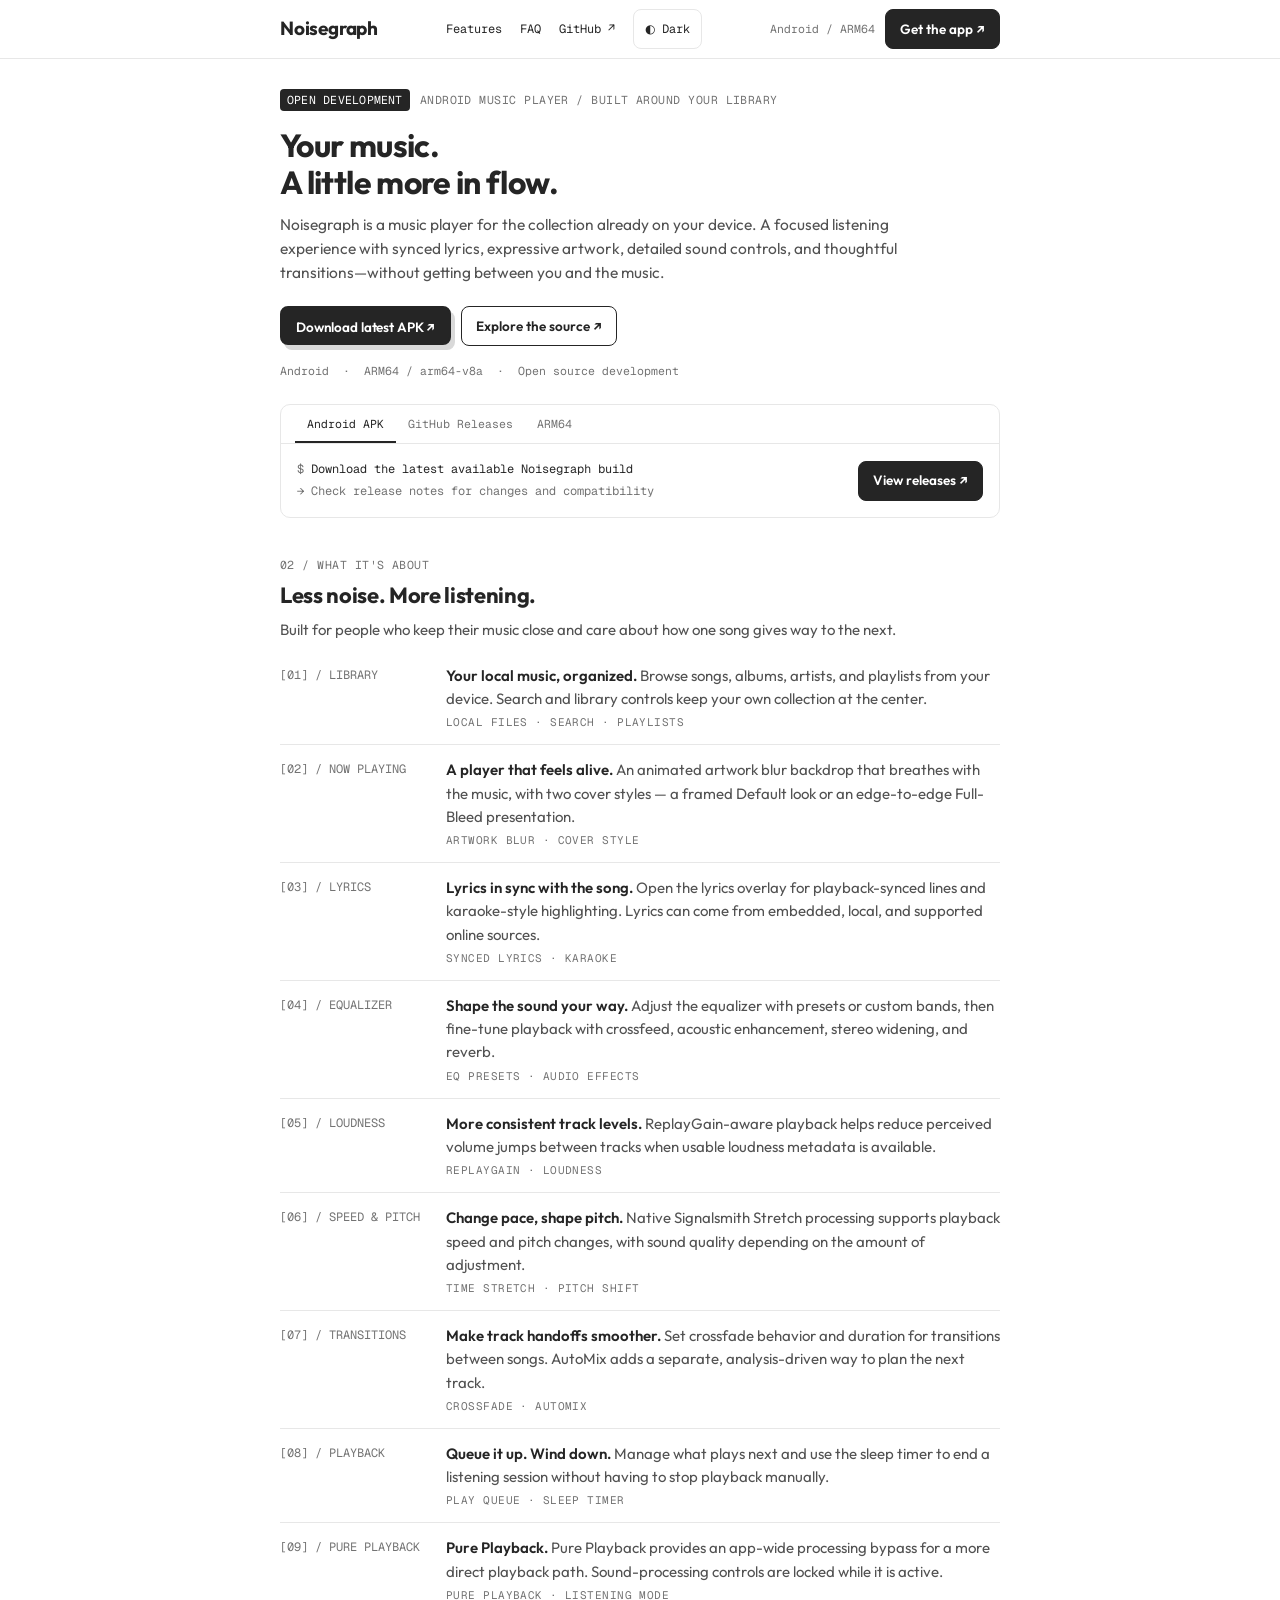
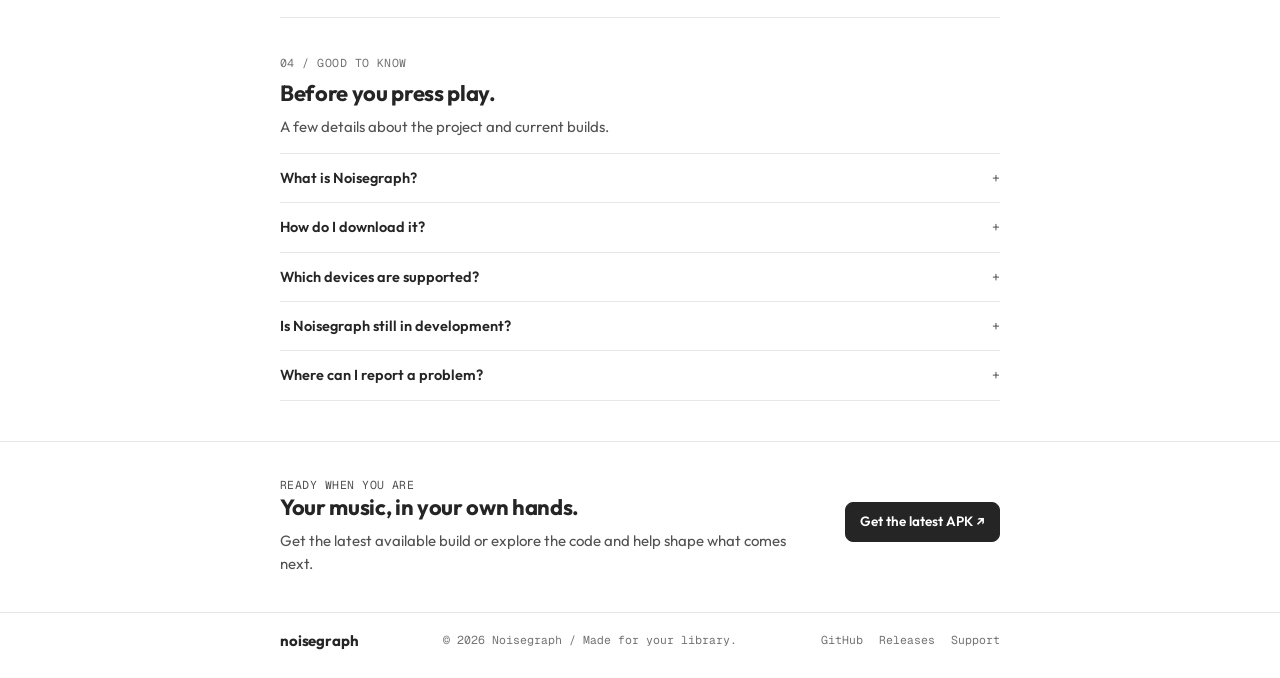
==== commit c46909ac: "Landing: Sakuga VFX impact button on the hero download CTA Vendored sakuga-button.js (finktheartist/" ====
--- a/index.html
+++ b/index.html
@@ -71,6 +71,36 @@
 .button:hover { background: var(--line) }
 .button-primary { background: var(--btn-bg); color: var(--btn-ink); border-color: var(--btn-bg) }
 .button-primary:hover { background: var(--ink); opacity: .88 }
+/* Sakuga VFX button (hero download only) — vendored sakuga-button.js (MIT), recoloured to page tokens.
+   Note: the derived --sk-btn-* vars must be set directly; setting --sk-sh/--sk-soft alone does not cascade. */
+.hero-actions sakuga-button {
+  --sk-card: #252525;
+  --sk-ink: #252525;
+  --sk-pri: #525252;
+  --sk-acc: #737373;
+  --sk-soft: #d9d9d9;
+  --sk-btn-line: #252525;
+  --sk-btn-sh: 4px 5px 0 #d9d9d9;
+  --sk-r: 8px;
+  --sk-bw: 2px;
+}
+html[data-theme="dark"] .hero-actions sakuga-button {
+  --sk-card: #f7f7f7;
+  --sk-ink: #f7f7f7;
+  --sk-pri: #c9c9c9;
+  --sk-acc: #a3a3a3;
+  --sk-soft: #4a4a4a;
+  --sk-btn-line: #f7f7f7;
+  --sk-btn-sh: 4px 5px 0 #161616;
+}
+.hero-actions sakuga-button::part(button) {
+  font-family: var(--sans); font-style: normal; font-weight: 600; font-size: 13.5px;
+  padding: 8px 14px; color: #ffffff;
+}
+html[data-theme="dark"] .hero-actions sakuga-button::part(button) { color: #232323 }
+@media (max-width: 820px) {
+  .hero-actions sakuga-button { flex: 1 1 auto }
+}
 .theme-toggle {
   display: inline-flex; align-items: center; justify-content: center; gap: 7px;
   min-height: 40px; padding: 6px 11px; border: 1px solid var(--line); border-radius: 8px;
@@ -193,7 +223,7 @@
         </h1>
         <p class="hero-copy">Noisegraph is a music player for the collection already on your device. A focused listening experience with synced lyrics, expressive artwork, detailed sound controls, and thoughtful transitions—without getting between you and the music.
         </p>
-        <div class="hero-actions"><a class="button button-primary" href="https://github.com/wandavenus/Noisegraph/releases/latest" target="_blank" rel="noreferrer">Download latest APK ↗</a><a class="button" href="https://github.com/wandavenus/Noisegraph" target="_blank" rel="noreferrer">Explore the source ↗</a>
+        <div class="hero-actions"><sakuga-button id="download-apk">Download latest APK ↗</sakuga-button><a class="button" href="https://github.com/wandavenus/Noisegraph" target="_blank" rel="noreferrer">Explore the source ↗</a>
         </div>
         <div class="hero-note"><span>Android</span><span>ARM64 / arm64-v8a</span><span>Open source development</span>
         </div>
@@ -329,6 +359,17 @@
       </div>
     </footer>
 
+<script src="sakuga-button.js"></script>
+<script>
+  (function () {
+    var dl = document.getElementById("download-apk");
+    if (dl) {
+      dl.addEventListener("click", function () {
+        window.open("https://github.com/wandavenus/Noisegraph/releases/latest", "_blank", "noreferrer");
+      });
+    }
+  })();
+</script>
 <script>
 (function () {
   const root = document.documentElement;
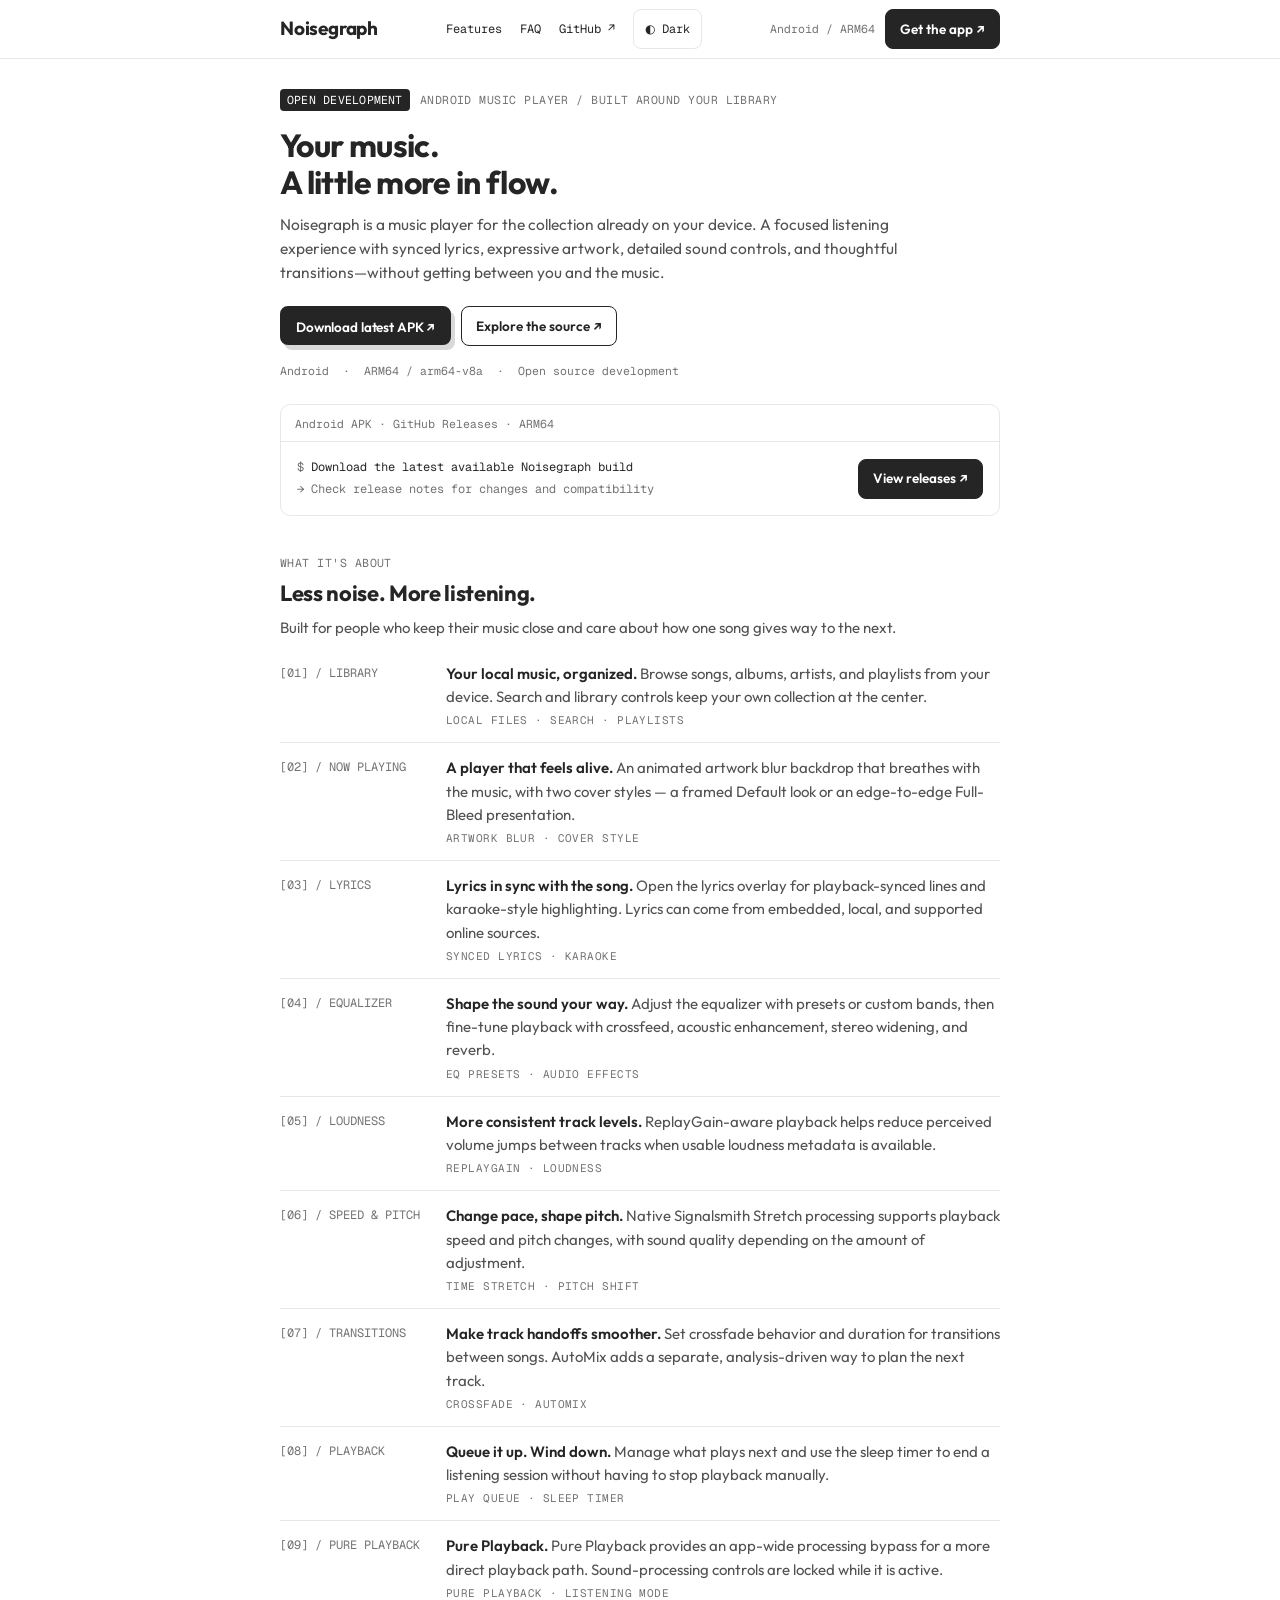
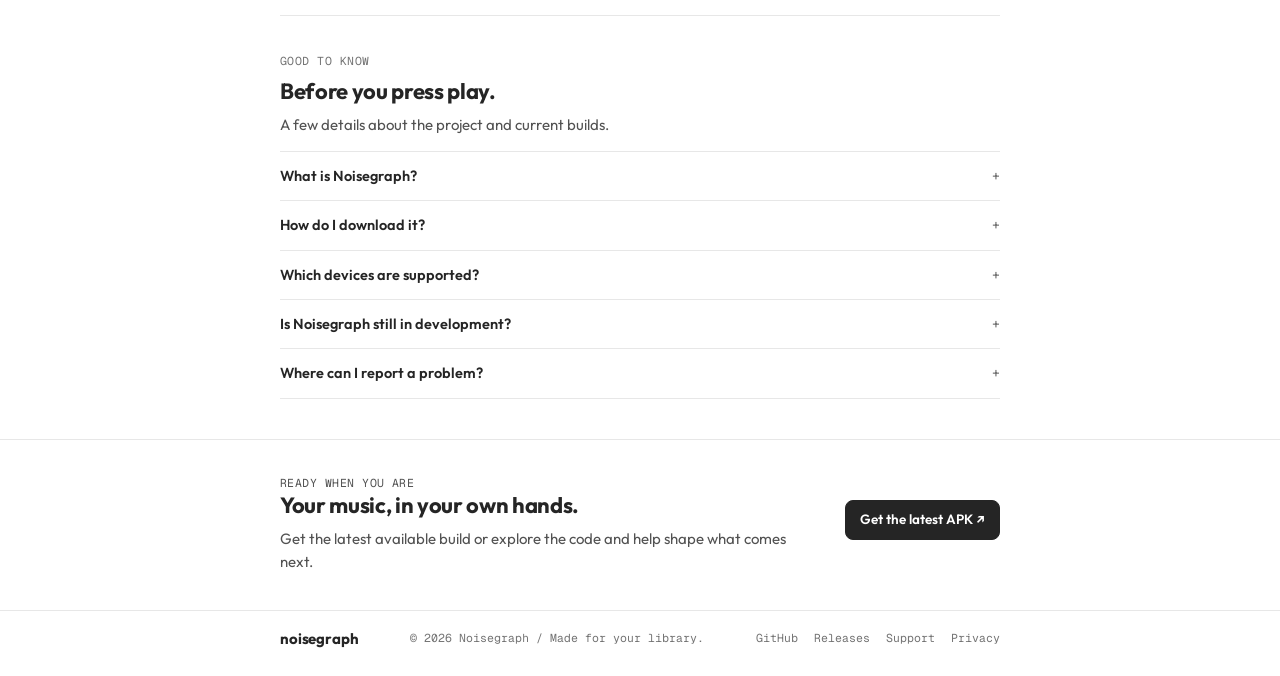
==== commit 2d70e825: "Landing: Moy audit UI-HOLD fixes (owner decisions 2026-11-29) — N02-F02 footer Privacy link to priva" ====
--- a/index.html
+++ b/index.html
@@ -126,9 +126,7 @@
 .hero-note { display: flex; flex-wrap: wrap; gap: 8px 14px; margin-top: 16px; font-family: var(--mono); font-size: 11.5px; color: var(--muted) }
 .hero-note span+span:before { content: "·"; margin-right: 14px; color: var(--muted) }
 .release-box { border: 1px solid var(--line); border-radius: 10px; margin-top: 24px }
-.release-tabs { display: flex; gap: 0; padding: 0 14px; border-bottom: 1px solid var(--line); font-family: var(--mono); font-size: 11.5px }
-.release-tab { padding: 10px 12px 8px; border-bottom: 2px solid transparent; color: var(--muted) }
-.release-tab.active { border-bottom-color: var(--ink); color: var(--ink) }
+.release-label { padding: 10px 14px 8px; border-bottom: 1px solid var(--line); font-family: var(--mono); font-size: 11.5px; color: var(--muted) }
 .release-content { display: flex; align-items: center; justify-content: space-between; gap: 16px; padding: 15px 16px }
 .release-content code { font-family: var(--mono); font-size: 12px; line-height: 1.8; color: var(--ink) }
 .release-content code span { color: var(--muted) }
@@ -228,14 +226,13 @@
         <div class="hero-note"><span>Android</span><span>ARM64 / arm64-v8a</span><span>Open source development</span>
         </div>
         <div class="release-box" aria-label="Latest APK download information">
-          <div class="release-tabs" aria-hidden="true"><span class="release-tab active">Android APK</span><span class="release-tab">GitHub Releases</span><span class="release-tab">ARM64</span>
-          </div>
+          <div class="release-label">Android APK · GitHub Releases · ARM64</div>
           <div class="release-content"><code><span>$</span> Download the latest available Noisegraph build<br><span>→ Check release notes for changes and compatibility</span></code><a class="button button-primary" href="https://github.com/wandavenus/Noisegraph/releases/latest" target="_blank" rel="noreferrer">View releases ↗</a>
           </div>
         </div>
       </section>
       <section class="section wrap" id="features">
-        <p class="section-kicker">02 / What it's about
+        <p class="section-kicker">What it's about
         </p>
         <h2>Less noise. More listening.
         </h2>
@@ -299,7 +296,7 @@
         </div>
       </section>
       <section class="section wrap" id="faq">
-        <p class="section-kicker">04 / Good to know
+        <p class="section-kicker">Good to know
         </p>
         <h2>Before you press play.
         </h2>
@@ -354,7 +351,7 @@
     </main>
     <footer>
       <div class="footer-inner wrap"><a class="brand" href="#home"><span>noisegraph</span></a><span class="footer-copy">© <span id="year">2026</span> Noisegraph / Made for your library.</span>
-        <div class="footer-links"><a href="https://github.com/wandavenus/Noisegraph" target="_blank" rel="noreferrer">GitHub</a><a href="https://github.com/wandavenus/Noisegraph/releases" target="_blank" rel="noreferrer">Releases</a><a href="https://github.com/wandavenus/Noisegraph/issues" target="_blank" rel="noreferrer">Support</a>
+        <div class="footer-links"><a href="https://github.com/wandavenus/Noisegraph" target="_blank" rel="noreferrer">GitHub</a><a href="https://github.com/wandavenus/Noisegraph/releases" target="_blank" rel="noreferrer">Releases</a><a href="https://github.com/wandavenus/Noisegraph/issues" target="_blank" rel="noreferrer">Support</a><a href="privacy.html">Privacy</a>
         </div>
       </div>
     </footer>
@@ -365,7 +362,13 @@
     var dl = document.getElementById("download-apk");
     if (dl) {
       dl.addEventListener("click", function () {
-        window.open("https://github.com/wandavenus/Noisegraph/releases/latest", "_blank", "noreferrer");
+        if (dl.dataset.opening) return;
+        dl.dataset.opening = "1";
+        // Let the Sakuga impact play out before the new tab takes focus.
+        setTimeout(function () {
+          window.open("https://github.com/wandavenus/Noisegraph/releases/latest", "_blank", "noreferrer");
+          delete dl.dataset.opening;
+        }, 850);
       });
     }
   })();
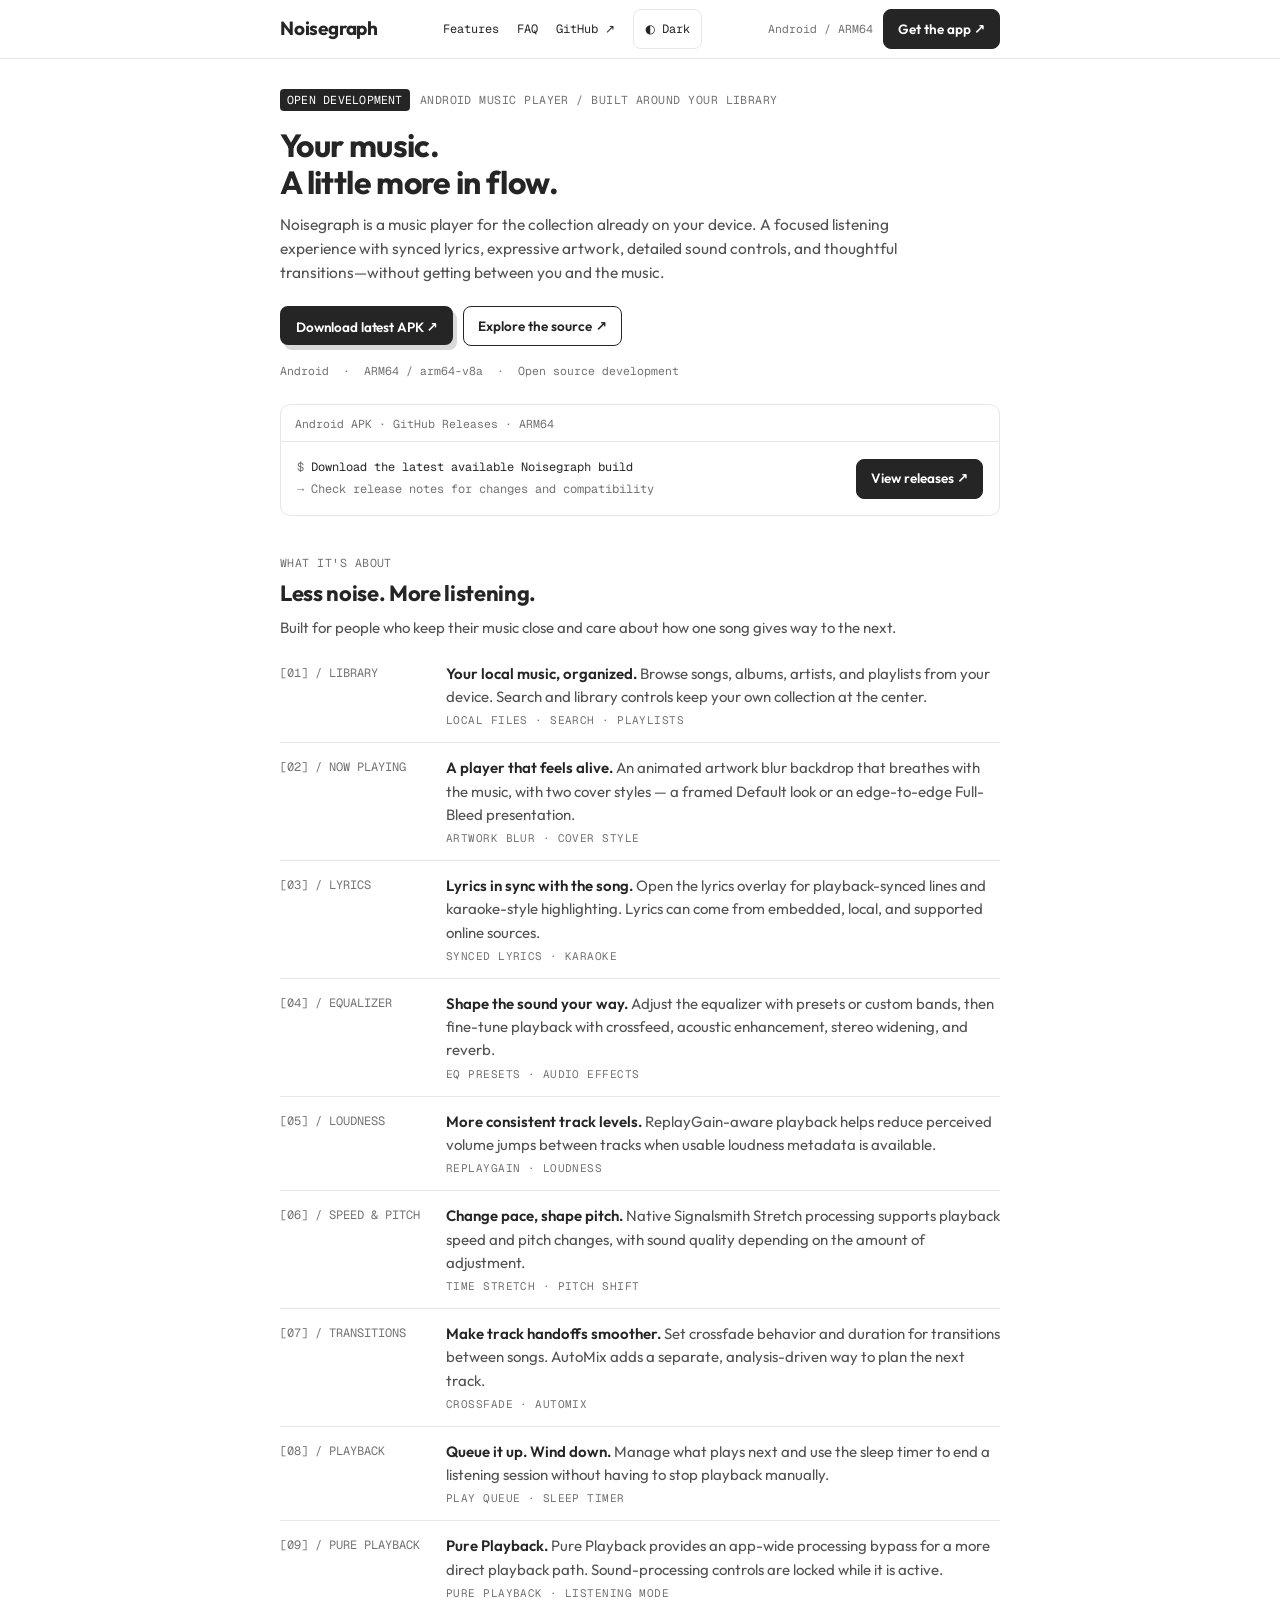
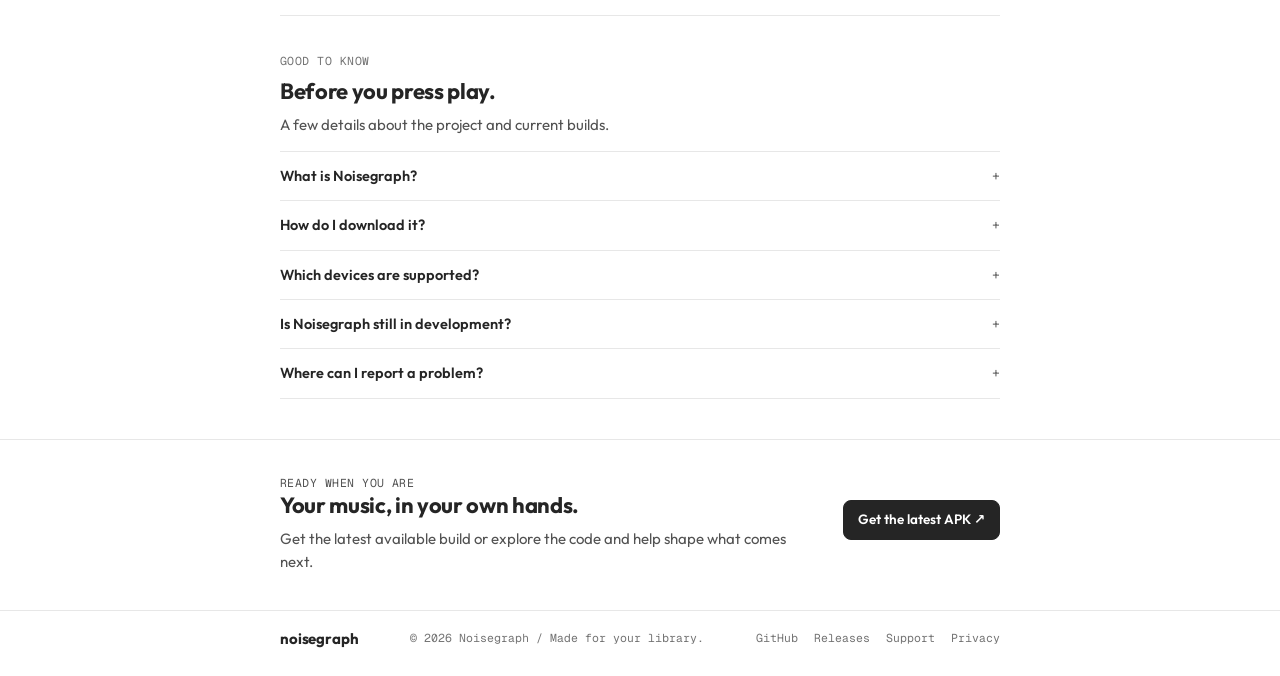
==== commit 599bbe50: "N02-F04: self-host the landing fonts — Outfit (400-700) and Geist Mono (400-500) variable woff2 now " ====
--- a/index.html
+++ b/index.html
@@ -21,9 +21,7 @@
     <meta property="og:image" content="https://wandavenus.github.io/Noisegraph/og-image.png">
     <meta name="twitter:card" content="summary_large_image">
     <title>Noisegraph — A music player for your library</title>
-    <link rel="preconnect" href="https://fonts.googleapis.com">
-    <link rel="preconnect" href="https://fonts.gstatic.com" crossorigin>
-    <link href="https://fonts.googleapis.com/css2?family=Outfit:wght@400;500;600;700&family=Geist+Mono:wght@400;500&display=swap" rel="stylesheet">
+    <link href="fonts/fonts.css" rel="stylesheet">
 <style>
 /* MuseDirectory-style skin: neutral grays, Outfit + Geist Mono, single column */
 :root {
--- a/fonts/fonts.css
+++ b/fonts/fonts.css
@@ -0,0 +1,19 @@
+/* Self-hosted fonts (N02-F04) — previously loaded from Google Fonts, which
+   sent every visitor's request to Google and contradicted privacy.html's
+   "No analytics or tracking" claim. Both families are variable fonts
+   (SIL Open Font License 1.1) served from this repo; the weight ranges
+   below cover exactly the weights the page uses. */
+@font-face {
+  font-family: "Outfit";
+  src: url("outfit.woff2") format("woff2");
+  font-weight: 400 700;
+  font-style: normal;
+  font-display: swap;
+}
+@font-face {
+  font-family: "Geist Mono";
+  src: url("geist-mono.woff2") format("woff2");
+  font-weight: 400 500;
+  font-style: normal;
+  font-display: swap;
+}
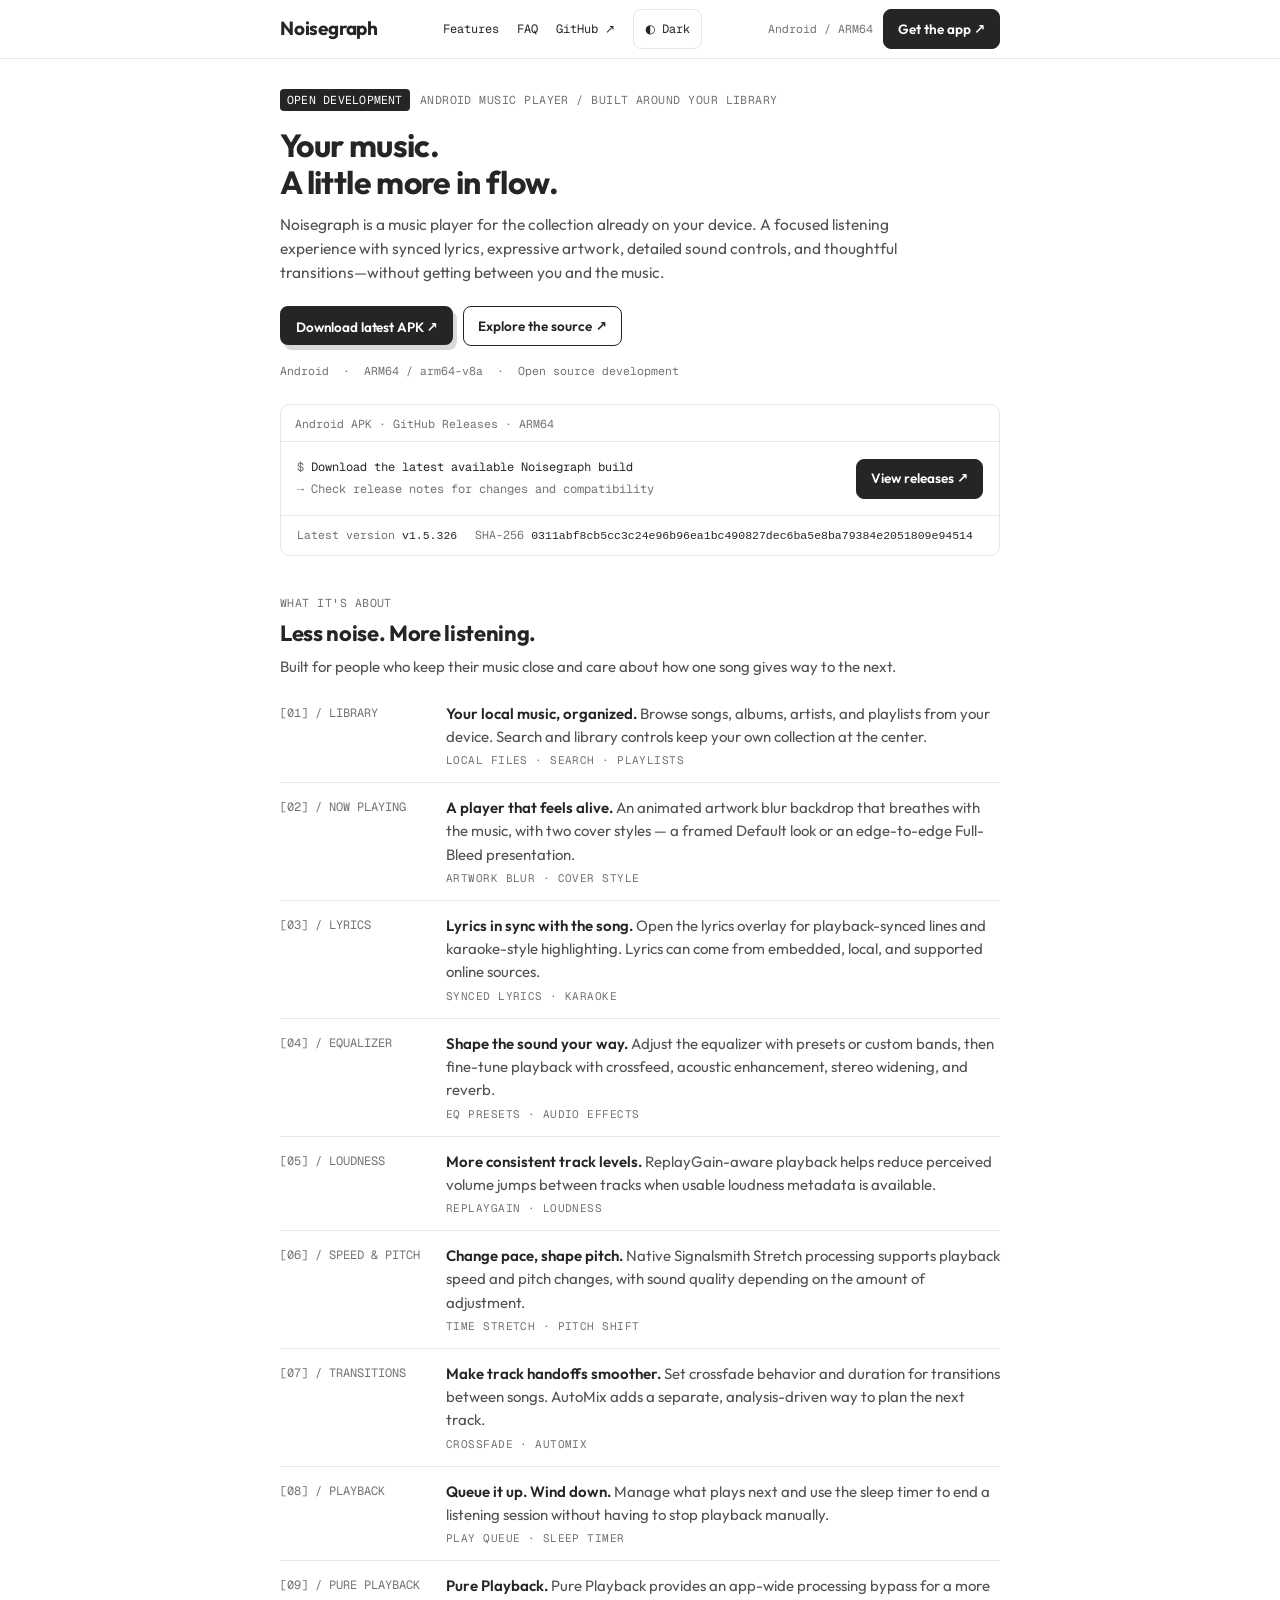
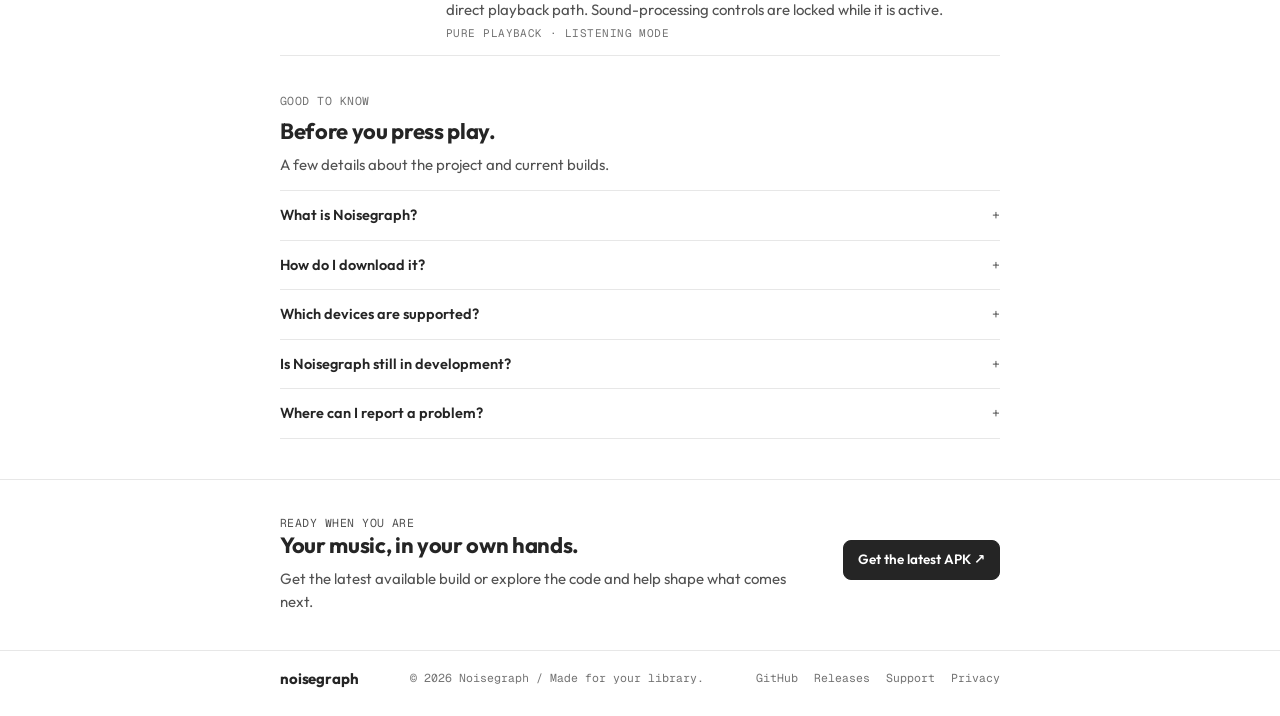
==== commit 4906b581: "landing N02-F03: release box now shows the latest published version + APK SHA-256, read at runtime f" ====
--- a/index.html
+++ b/index.html
@@ -129,6 +129,9 @@
 .release-content code { font-family: var(--mono); font-size: 12px; line-height: 1.8; color: var(--ink) }
 .release-content code span { color: var(--muted) }
 .release-content .button { flex-shrink: 0 }
+.release-meta { display: flex; flex-wrap: wrap; gap: 6px 18px; padding: 10px 16px; border-top: 1px solid var(--line); font-family: var(--mono); font-size: 11.5px; color: var(--muted) }
+.release-meta code { color: var(--ink); word-break: break-all }
+.release-meta[hidden] { display: none }
 /* Sections */
 .section { padding: 30px 0 6px }
 .section-kicker { font-family: var(--mono); font-size: 11.5px; color: var(--muted); text-transform: uppercase; letter-spacing: .04em; margin: 0 0 8px }
@@ -227,6 +230,8 @@
           <div class="release-label">Android APK · GitHub Releases · ARM64</div>
           <div class="release-content"><code><span>$</span> Download the latest available Noisegraph build<br><span>→ Check release notes for changes and compatibility</span></code><a class="button button-primary" href="https://github.com/wandavenus/Noisegraph/releases/latest" target="_blank" rel="noreferrer">View releases ↗</a>
           </div>
+          <div class="release-meta" id="release-meta" hidden><span>Latest version <code id="release-version"></code></span><span>SHA-256 <code id="release-sha"></code></span>
+          </div>
         </div>
       </section>
       <section class="section wrap" id="features">
@@ -356,6 +361,22 @@
 
 <script src="sakuga-button.js"></script>
 <script>
+  // N02-F03: show the latest published version + APK SHA-256 from
+  // version.json (kept current by the publish-version-json workflow).
+  // Stays hidden if the manifest cannot be loaded.
+  (function () {
+    fetch("version.json", { cache: "no-store" })
+      .then(function (r) { return r.ok ? r.json() : null; })
+      .then(function (v) {
+        if (!v || !v.version || !v.sha256) return;
+        document.getElementById("release-version").textContent = "v" + v.version;
+        document.getElementById("release-sha").textContent = v.sha256;
+        document.getElementById("release-meta").hidden = false;
+      })
+      .catch(function () {});
+  })();
+</script>
+<script>
   (function () {
     var dl = document.getElementById("download-apk");
     if (dl) {
